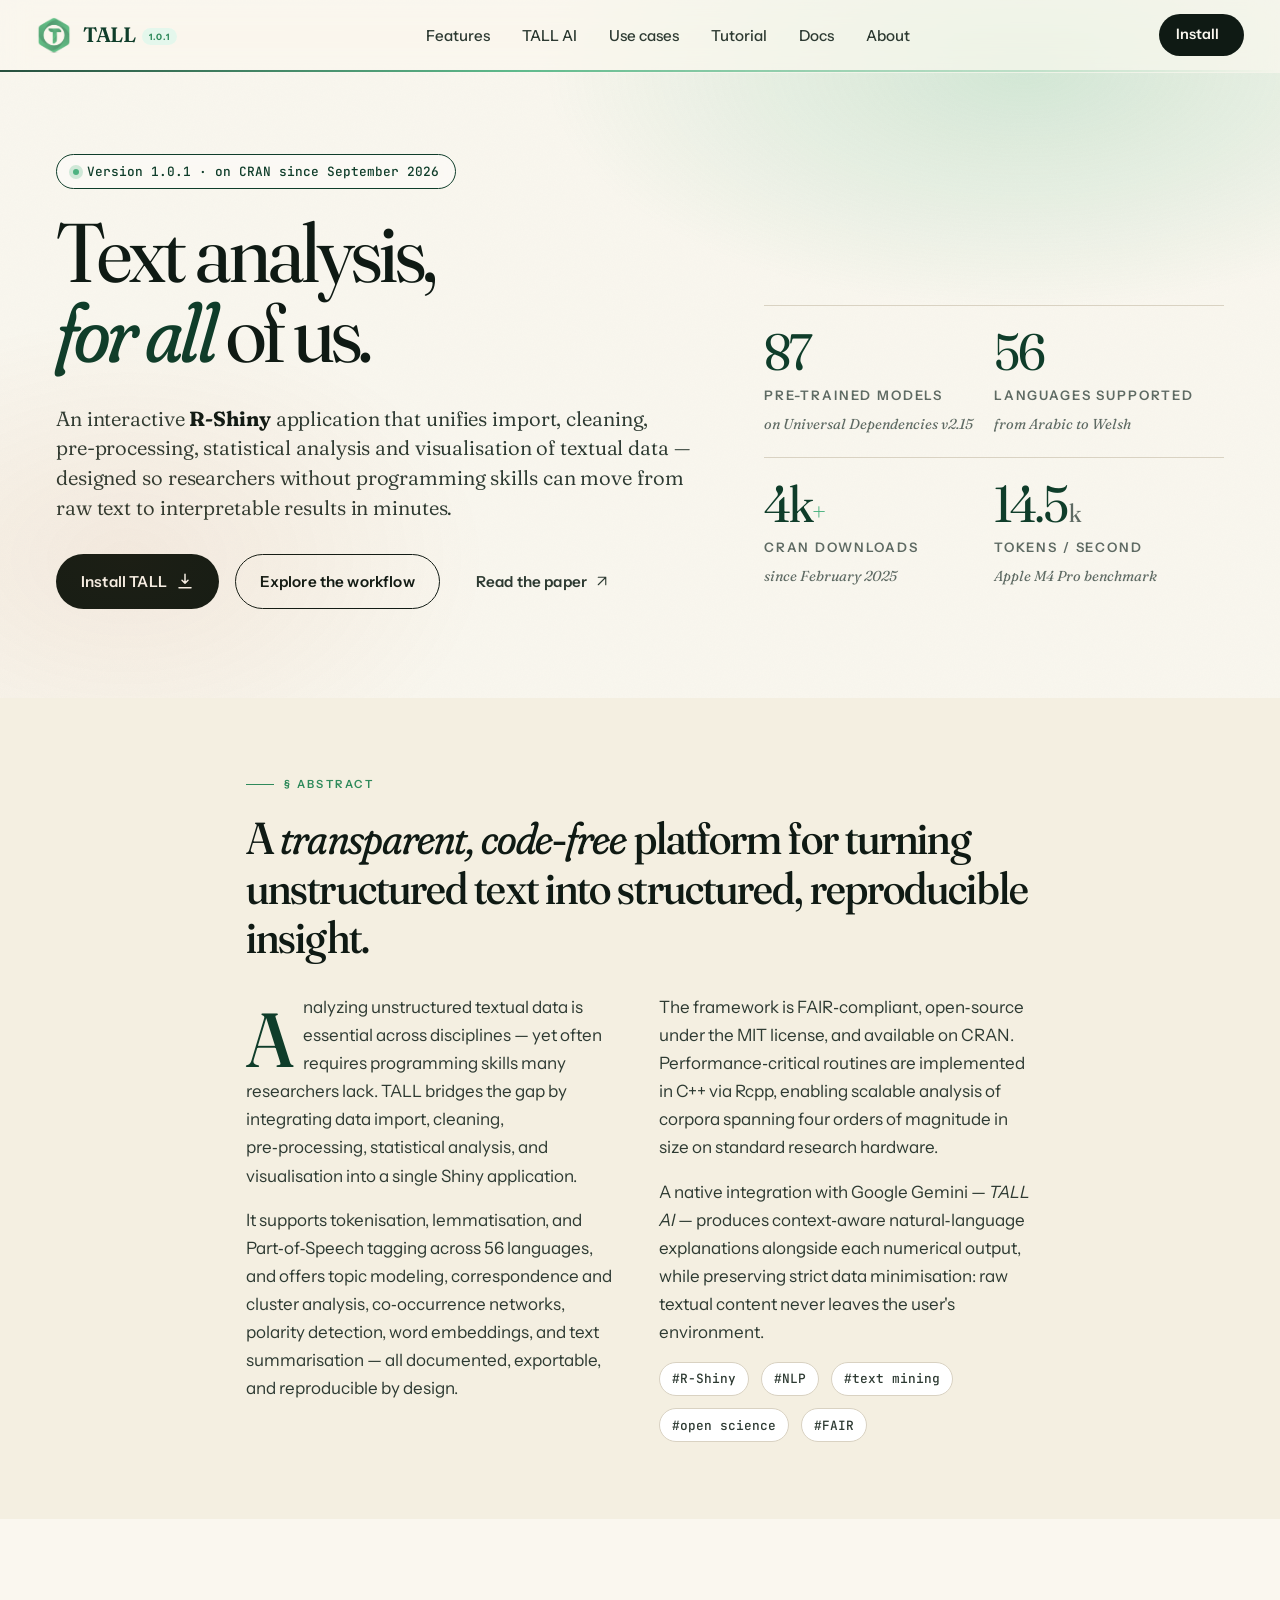
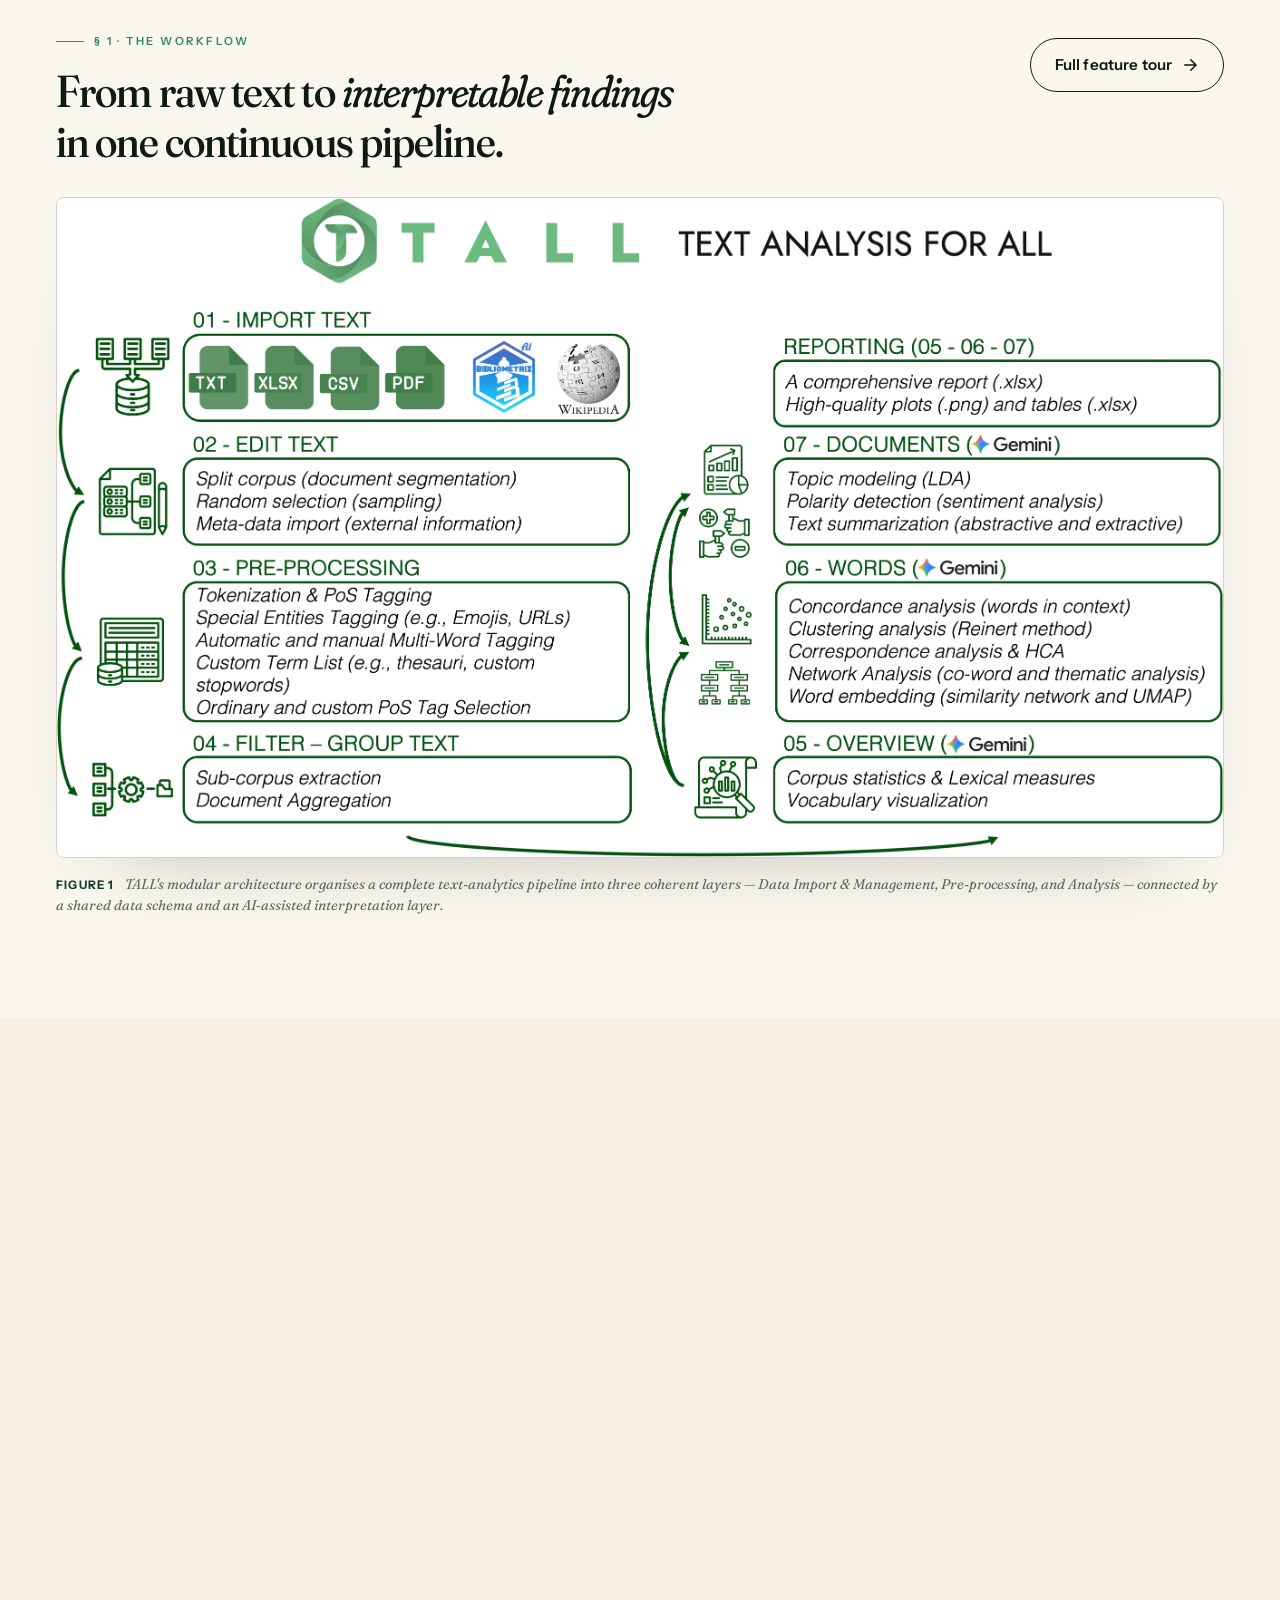
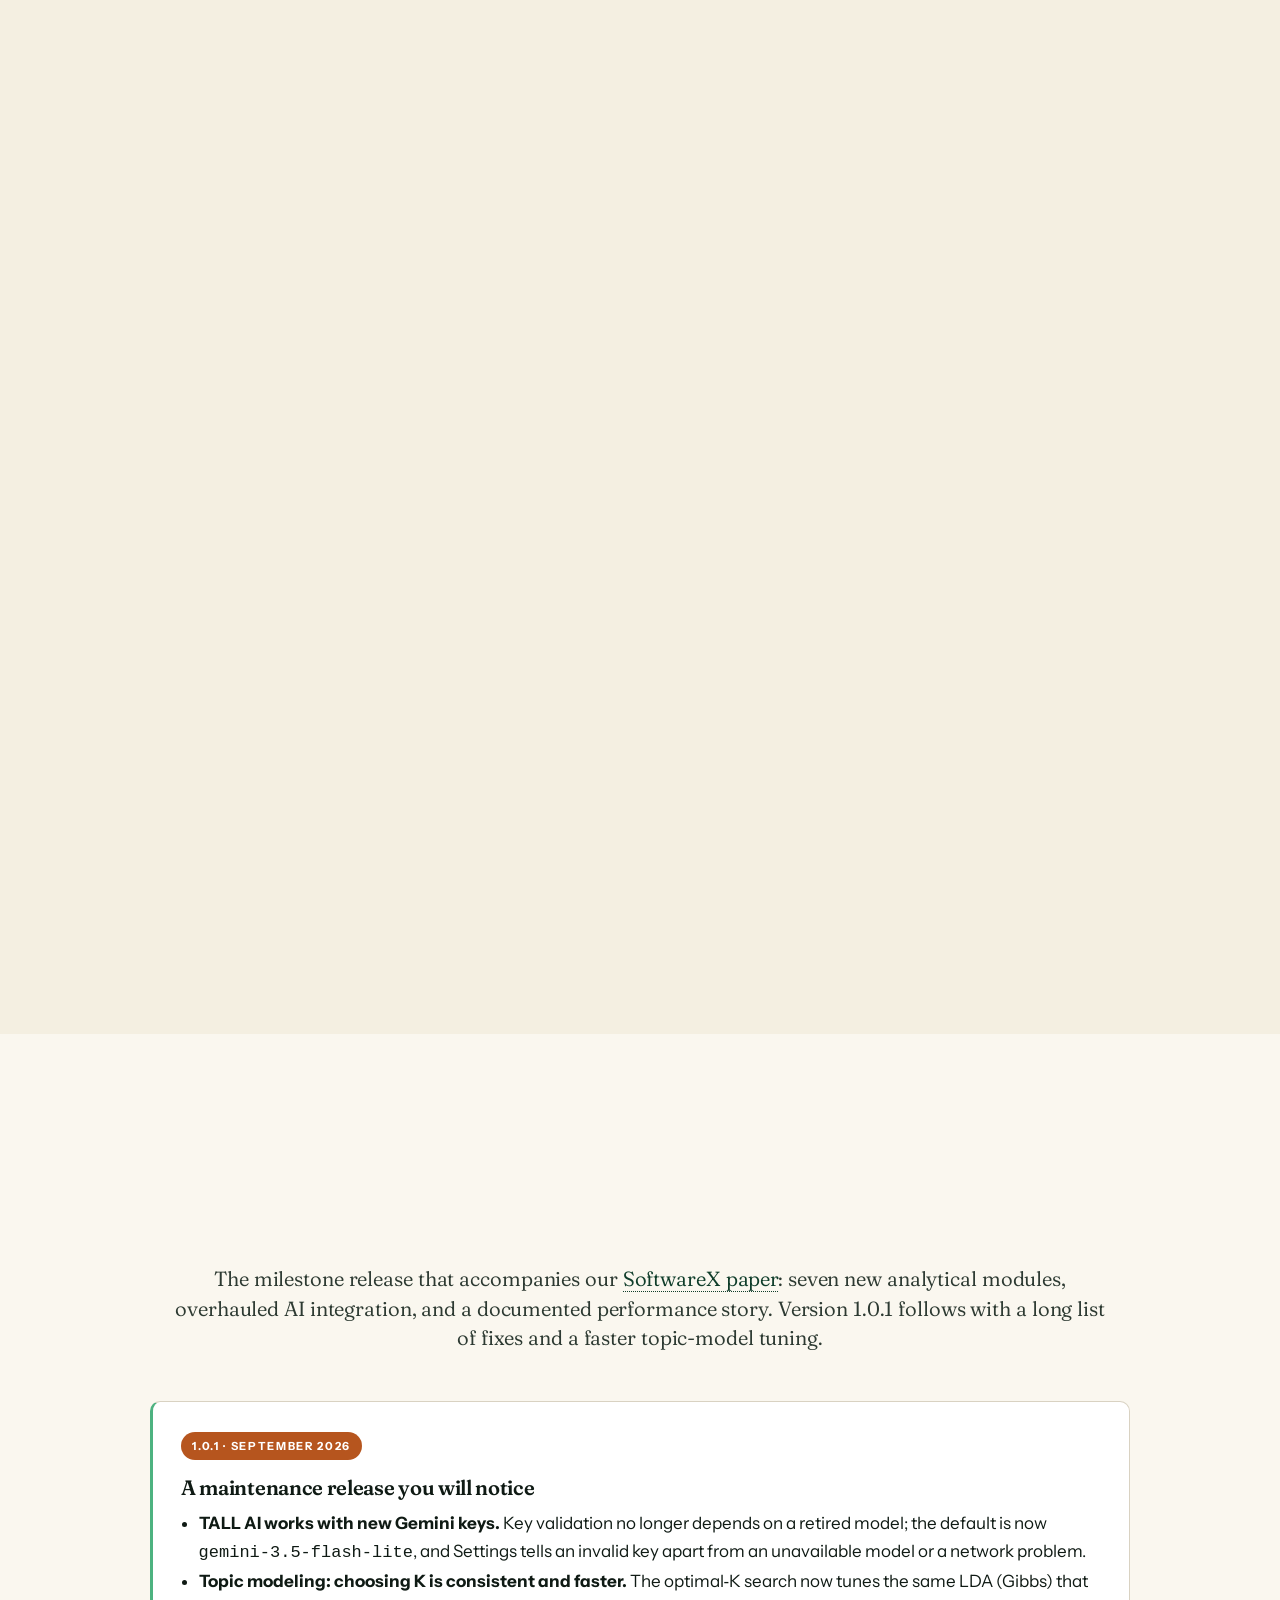
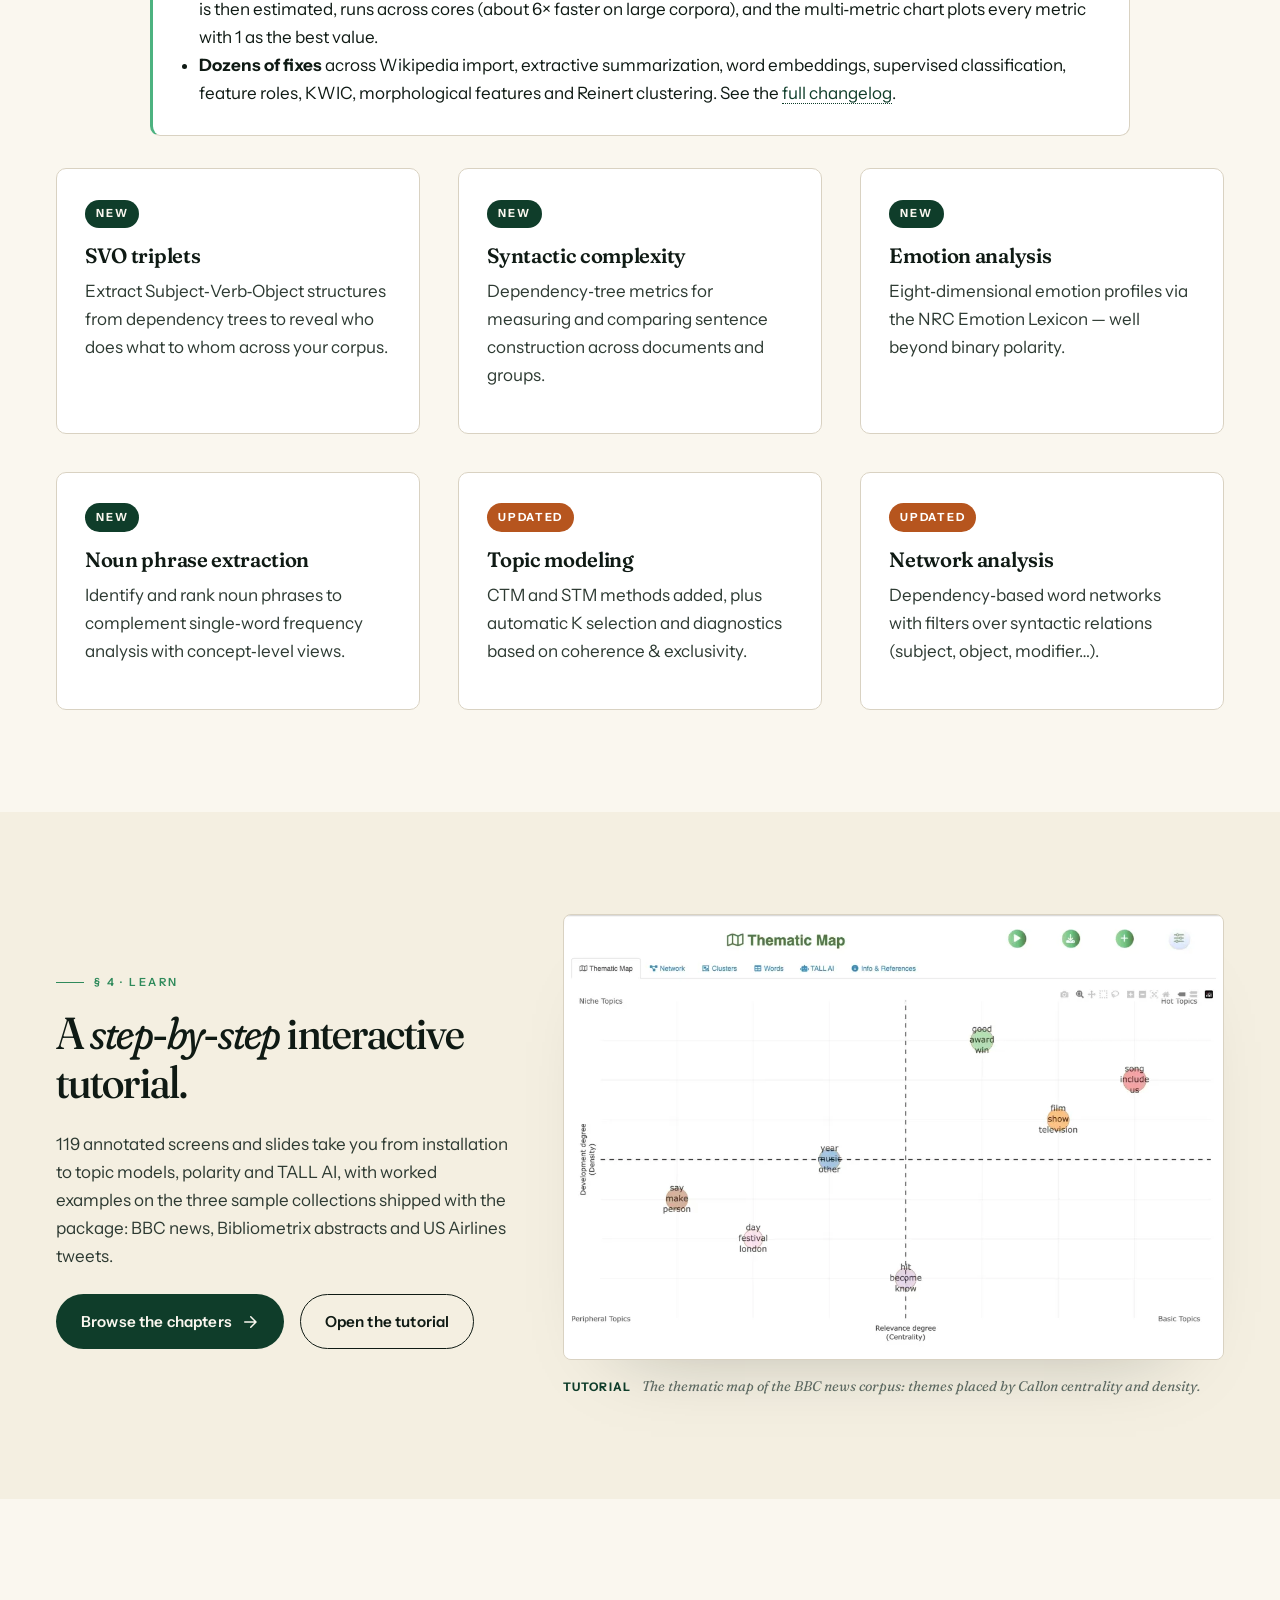
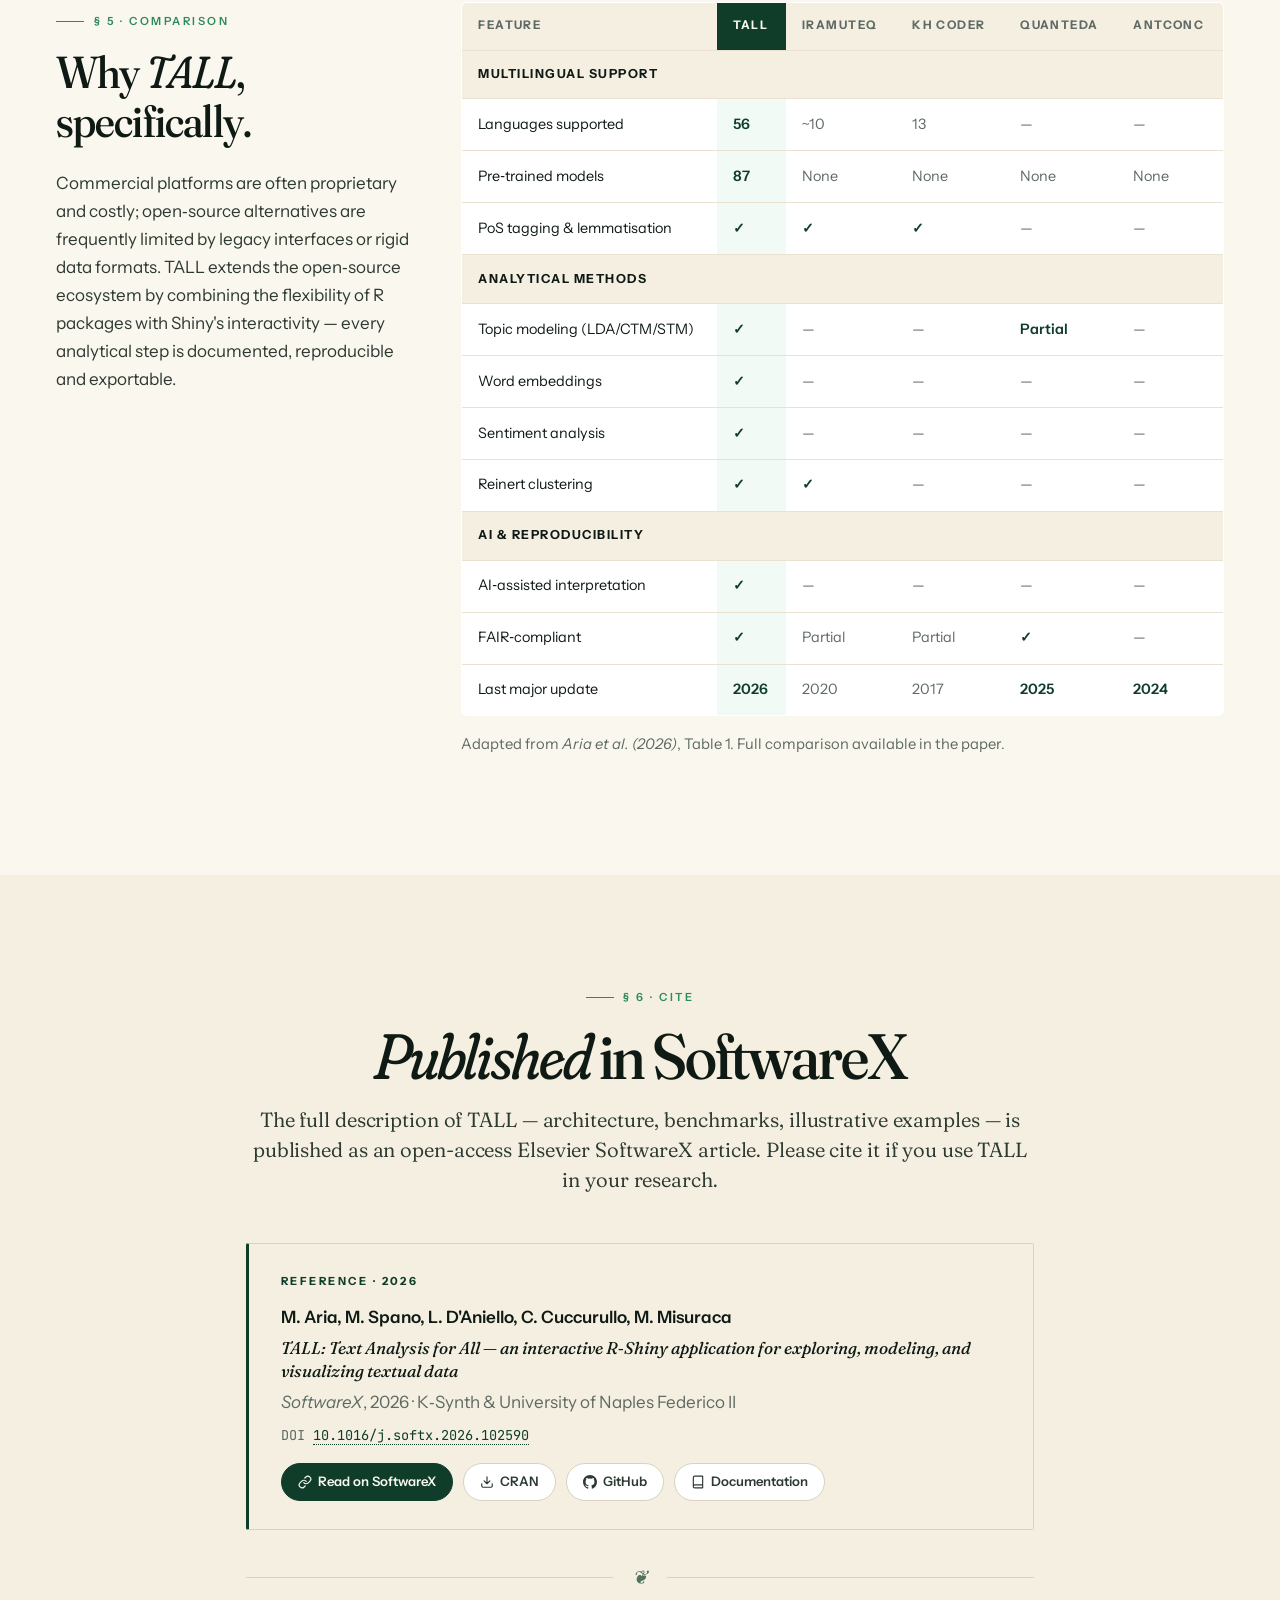
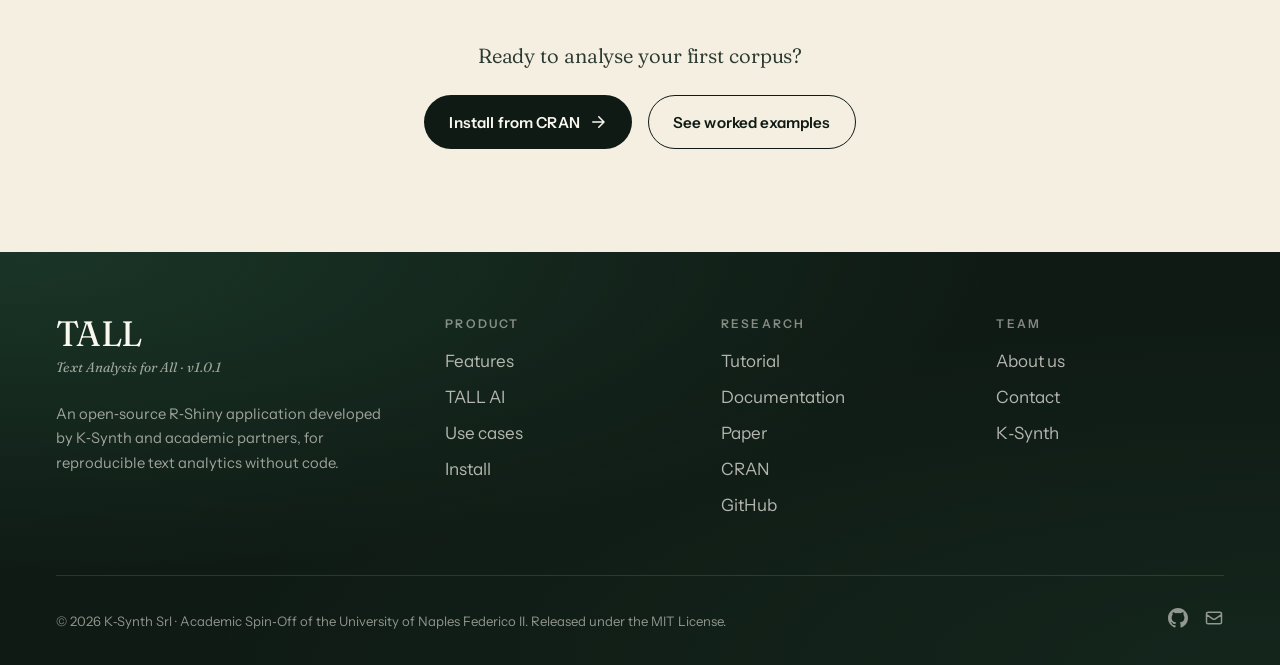
==== index.html @ 58fdc666 "TALL website on GitHub Pages Ported from massimoaria/tall-app (docs/), updated to tall 1.0.1, with t" ====
<!DOCTYPE html>
<html lang="en">
<head>
  <meta charset="UTF-8">
  <meta name="viewport" content="width=device-width, initial-scale=1.0">
  <title>TALL — Text Analysis for All · Interactive R‑Shiny application</title>
  <meta name="description" content="TALL 1.0.1 — an interactive R‑Shiny application for exploring, modeling, and visualizing textual data. 87 pre‑trained models, 56 languages, AI‑assisted interpretation, published in SoftwareX.">
  <link rel="icon" type="image/png" href="./images/tall-logo.png">
  <link rel="preconnect" href="https://fonts.googleapis.com">
  <link rel="preconnect" href="https://fonts.gstatic.com" crossorigin>
  <link href="https://fonts.googleapis.com/css2?family=Fraunces:ital,opsz,wght,SOFT@0,9..144,300..700,0..100;1,9..144,300..700,0..100&family=Instrument+Sans:ital,wght@0,400..700;1,400..700&family=JetBrains+Mono:wght@400;500;600&display=swap" rel="stylesheet">
  <link rel="stylesheet" href="css/style.css">
</head>
<body>

<!-- ============ NAVBAR ============ -->
<nav class="site-nav" aria-label="Primary">
  <div class="nav-inner">
    <a href="index.html" class="nav-brand">
      <img src="./images/tall-logo.png" alt="TALL logo">
      <span class="wordmark">TALL<sup>1.0.1</sup></span>
    </a>
    <div class="nav-links">
      <a href="features.html">Features</a>
      <a href="tall-ai.html">TALL AI</a>
      <a href="usecases.html">Use cases</a>
      <a href="tutorial.html">Tutorial</a>
      <a href="documentation.html">Docs</a>
      <a href="about.html">About</a>
    </div>
    <a href="download.html" class="nav-cta">
      Install
      <svg viewBox="0 0 24 24" fill="none" stroke="currentColor" stroke-width="2" stroke-linecap="round" stroke-linejoin="round"><path d="M5 12h14M13 5l7 7-7 7"/></svg>
    </a>
    <button class="nav-burger" aria-label="Open menu" aria-expanded="false">
      <svg width="20" height="20" viewBox="0 0 24 24" fill="none" stroke="currentColor" stroke-width="2" stroke-linecap="round"><path d="M4 7h16M4 12h16M4 17h16"/></svg>
    </button>
  </div>
  <div class="mobile-menu" style="display:none">
    <a href="features.html">Features</a>
    <a href="tall-ai.html">TALL AI</a>
    <a href="usecases.html">Use cases</a>
    <a href="tutorial.html">Tutorial</a>
    <a href="documentation.html">Documentation</a>
    <a href="download.html">Install</a>
    <a href="about.html">About</a>
  </div>
  <div class="nav-rule"></div>
</nav>

<!-- ============ HERO ============ -->
<section class="hero">
  <div class="container">
    <div class="hero-grid">
      <div>
        <div class="fade-in">
          <span class="version-tag"><span class="dot"></span>Version 1.0.1 · on CRAN since September 2026</span>
        </div>
        <h1 class="display-xl fade-in mt-6">
          Text analysis,<br>
          <span class="italic-display" style="color:var(--tall-deep)">for all</span> of us.
        </h1>
        <p class="lede fade-in fade-in-delay-1 mt-8" style="max-width: 40em;">
          An interactive <strong style="color:var(--ink)">R‑Shiny</strong> application that unifies import, cleaning, pre‑processing, statistical analysis and visualisation of textual data &mdash; designed so researchers without programming skills can move from raw text to interpretable results in minutes.
        </p>
        <div class="flex gap-4 mt-8 fade-in fade-in-delay-2" style="flex-wrap: wrap;">
          <a href="download.html" class="btn btn-primary">
            Install TALL
            <svg viewBox="0 0 24 24" fill="none" stroke="currentColor" stroke-width="2" stroke-linecap="round" stroke-linejoin="round"><path d="M12 3v12m0 0l-4-4m4 4l4-4M4 21h16"/></svg>
          </a>
          <a href="features.html" class="btn btn-ghost">
            Explore the workflow
          </a>
          <a href="#paper" class="btn" style="padding: .85rem 1.2rem; color: var(--ink-soft); gap: .4rem;">
            Read the paper
            <svg viewBox="0 0 24 24" fill="none" stroke="currentColor" stroke-width="1.5" stroke-linecap="round" stroke-linejoin="round"><path d="M7 17L17 7M7 7h10v10"/></svg>
          </a>
        </div>
      </div>

      <aside class="hero-stats fade-in fade-in-delay-3" aria-label="At-a-glance">
        <div class="stat">
          <div class="stat-num">87</div>
          <div class="stat-label">Pre-trained models</div>
          <div class="stat-sub">on Universal Dependencies v2.15</div>
        </div>
        <div class="stat">
          <div class="stat-num">56</div>
          <div class="stat-label">Languages supported</div>
          <div class="stat-sub">from Arabic to Welsh</div>
        </div>
        <div class="stat">
          <div class="stat-num">4k<span style="color:var(--tall);font-size:.6em;letter-spacing:0">+</span></div>
          <div class="stat-label">CRAN downloads</div>
          <div class="stat-sub">since February 2025</div>
        </div>
        <div class="stat">
          <div class="stat-num">14.5<span style="font-size:.5em;color:var(--ink-muted);margin-left:.1em">k</span></div>
          <div class="stat-label">Tokens / second</div>
          <div class="stat-sub">Apple M4 Pro benchmark</div>
        </div>
      </aside>
    </div>
  </div>
</section>

<!-- ============ ABSTRACT / INTRO ============ -->
<section style="background: var(--paper-warm); padding-top: clamp(3.5rem, 6vw, 5rem); padding-bottom: clamp(3.5rem, 6vw, 5rem);">
  <div class="container-narrow">
    <div class="grid" style="grid-template-columns: 1fr; gap: 1.25rem;">
      <span class="kicker fade-in">§&nbsp;Abstract</span>
      <h2 class="display-md fade-in">
        A <em class="italic-display" style="font-weight:400">transparent, code‑free</em> platform for turning unstructured text into structured, reproducible insight.
      </h2>
    </div>
    <div class="grid grid-2 mt-8" style="gap: clamp(1.5rem, 3vw, 3rem);">
      <div class="fade-in">
        <p class="drop-cap">
          Analyzing unstructured textual data is essential across disciplines &mdash; yet often requires programming skills many researchers lack. TALL bridges the gap by integrating data import, cleaning, pre‑processing, statistical analysis, and visualisation into a single Shiny application.
        </p>
        <p>
          It supports tokenisation, lemmatisation, and Part‑of‑Speech tagging across 56 languages, and offers topic modeling, correspondence and cluster analysis, co‑occurrence networks, polarity detection, word embeddings, and text summarisation &mdash; all documented, exportable, and reproducible by design.
        </p>
      </div>
      <div class="fade-in fade-in-delay-1">
        <p>
          The framework is FAIR‑compliant, open‑source under the MIT license, and available on CRAN. Performance‑critical routines are implemented in C++ via Rcpp, enabling scalable analysis of corpora spanning four orders of magnitude in size on standard research hardware.
        </p>
        <p>
          A native integration with Google Gemini &mdash; <em>TALL AI</em> &mdash; produces context‑aware natural‑language explanations alongside each numerical output, while preserving strict data minimisation: raw textual content never leaves the user's environment.
        </p>
        <div class="flex gap-3 mt-4" style="flex-wrap: wrap;">
          <span class="pill">#R‑Shiny</span>
          <span class="pill">#NLP</span>
          <span class="pill">#text&nbsp;mining</span>
          <span class="pill">#open&nbsp;science</span>
          <span class="pill">#FAIR</span>
        </div>
      </div>
    </div>
  </div>
</section>

<!-- ============ WORKFLOW FIGURE ============ -->
<section>
  <div class="container">
    <div class="flex justify-between items-start mb-8" style="flex-wrap: wrap; gap: 1.5rem;">
      <div class="fade-in" style="max-width: 38em;">
        <span class="kicker">§ 1 · The workflow</span>
        <h2 class="display-md mt-4">
          From raw text to <em class="italic-display" style="font-weight:400">interpretable findings</em> in one continuous pipeline.
        </h2>
      </div>
      <a href="features.html" class="btn btn-ghost fade-in fade-in-delay-1" style="margin-top: 1rem;">
        Full feature tour
        <svg viewBox="0 0 24 24" fill="none" stroke="currentColor" stroke-width="2" stroke-linecap="round" stroke-linejoin="round"><path d="M5 12h14M13 5l7 7-7 7"/></svg>
      </a>
    </div>

    <figure class="figure fade-in fade-in-delay-2">
      <img src="./paper/workflow.webp" alt="TALL end-to-end workflow from data import through pre-processing to analysis and visualization">
      <figcaption class="figcaption">
        <strong>Figure 1</strong> TALL's modular architecture organises a complete text‑analytics pipeline into three coherent layers — <em>Data Import &amp; Management</em>, <em>Pre‑processing</em>, and <em>Analysis</em> — connected by a shared data schema and an AI‑assisted interpretation layer.
      </figcaption>
    </figure>
  </div>
</section>

<!-- ============ CORE MODULES ============ -->
<section style="background: var(--paper-warm);">
  <div class="container">
    <div class="grid grid-12" style="gap: 3rem;">
      <div style="grid-column: span 5;" class="fade-in">
        <span class="kicker">§ 2 · Modules</span>
        <h2 class="display-md mt-4">
          A complete analytical suite &mdash;<br>
          <em class="italic-display" style="font-weight:400">everything you need</em>, in one place.
        </h2>
        <p class="mt-6">
          Fourteen integrated modules covering exploratory, inferential and interpretive methods. Each can be run independently or chained into a continuous analytical narrative; intermediate results are exportable at every step.
        </p>
        <a href="features.html" class="btn btn-leaf mt-6">
          See all modules
          <svg viewBox="0 0 24 24" fill="none" stroke="currentColor" stroke-width="2" stroke-linecap="round" stroke-linejoin="round"><path d="M5 12h14M13 5l7 7-7 7"/></svg>
        </a>
      </div>

      <div style="grid-column: span 7;" class="fade-in fade-in-delay-1">
        <div class="module">
          <div class="module-num">01</div>
          <div>
            <h3 class="module-title">Tokenisation, PoS tagging &amp; lemmatisation</h3>
            <p class="module-desc">Universal‑Dependencies‑based pipelines for 56 languages, implemented via <em>udpipe</em>, with models cached locally for offline use.</p>
            <div class="module-tags">
              <span class="pill">udpipe</span>
              <span class="pill">UD v2.15</span>
              <span class="pill">87 models</span>
            </div>
          </div>
        </div>
        <div class="module">
          <div class="module-num">02</div>
          <div>
            <h3 class="module-title">Multi‑word expression detection</h3>
            <p class="module-desc">Six algorithms — dependency‑parsed noun phrases, RAKE, PMI, mutual dependency, LFMD and absorption index — plus user lists, for identifying salient n‑grams and candidate keyphrases. C++‑accelerated.</p>
            <div class="module-tags">
              <span class="pill">RAKE</span>
              <span class="pill">PMI</span>
              <span class="pill">LFMD</span>
            </div>
          </div>
        </div>
        <div class="module">
          <div class="module-num">03</div>
          <div>
            <h3 class="module-title">Topic modeling <span class="badge badge-updated" style="font-size:.6rem;padding:.15rem .5rem;vertical-align:middle">v1.0</span></h3>
            <p class="module-desc">LDA with CTM and STM methods, automatic K selection, coherence &amp; exclusivity diagnostics. Parallelised through <em>future</em>.</p>
            <div class="module-tags">
              <span class="pill">LDA</span><span class="pill">CTM</span><span class="pill">STM</span>
            </div>
          </div>
        </div>
        <div class="module">
          <div class="module-num">04</div>
          <div>
            <h3 class="module-title">Network analysis &amp; community detection</h3>
            <p class="module-desc">Co‑occurrence networks with Louvain community detection, dependency‑based word graphs, and syntactic relation filters via <em>igraph</em> and <em>visNetwork</em>.</p>
            <div class="module-tags">
              <span class="pill">Louvain</span><span class="pill">dependency</span><span class="pill">igraph</span>
            </div>
          </div>
        </div>
        <div class="module">
          <div class="module-num">05</div>
          <div>
            <h3 class="module-title">Word embeddings</h3>
            <p class="module-desc">Train Word2Vec representations directly on your corpus; visualise semantic neighbourhoods via UMAP.</p>
            <div class="module-tags">
              <span class="pill">Word2Vec</span><span class="pill">UMAP</span>
            </div>
          </div>
        </div>
        <div class="module">
          <div class="module-num">06</div>
          <div>
            <h3 class="module-title">Polarity &amp; emotion detection <span class="badge badge-new" style="font-size:.6rem;padding:.15rem .5rem;vertical-align:middle">NRC</span></h3>
            <p class="module-desc">Sentiment dashboards using Hu‑Liu, Loughran‑McDonald, and NRC Emotion Lexicon (8 emotions: anger, anticipation, disgust, fear, joy, sadness, surprise, trust).</p>
            <div class="module-tags">
              <span class="pill">Hu‑Liu</span><span class="pill">Loughran‑McDonald</span><span class="pill">NRC EmoLex</span>
            </div>
          </div>
        </div>
        <div class="module">
          <div class="module-num">07</div>
          <div>
            <h3 class="module-title">Summarisation, SVO triplets &amp; more</h3>
            <p class="module-desc">Extractive (TextRank) and abstractive summarisation, Subject‑Verb‑Object triplet extraction from dependency trees, syntactic complexity, noun phrase extraction, Reinert clustering, correspondence analysis, keyness.</p>
            <div class="module-tags">
              <span class="pill">TextRank</span><span class="pill">SVO</span><span class="pill">Reinert</span><span class="pill">CA</span><span class="pill">keyness</span>
            </div>
          </div>
        </div>
      </div>
    </div>
  </div>
</section>

<!-- ============ WHAT'S NEW ============ -->
<section>
  <div class="container">
    <div class="text-center mb-12">
      <span class="kicker fade-in">§ 3 · Release notes</span>
      <h2 class="display-lg mt-4 fade-in">
        What's new in the <em class="italic-display" style="font-weight:400">1.0 series</em>
      </h2>
      <p class="lede mt-4 fade-in fade-in-delay-1" style="max-width: 46em; margin-left: auto; margin-right: auto;">
        The milestone release that accompanies our <a href="#paper" style="color: var(--tall-deep); border-bottom: 1px dotted currentColor;">SoftwareX paper</a>: seven new analytical modules, overhauled AI integration, and a documented performance story. Version&nbsp;1.0.1 follows with a long list of fixes and a faster topic‑model tuning.
      </p>
    </div>

    <div class="card fade-in" style="max-width: 980px; margin: 0 auto 2rem; border-left: 3px solid var(--tall);">
      <span class="badge badge-updated">1.0.1 · September 2026</span>
      <h3 class="mt-4" style="font-size: 1.3rem;">A maintenance release you will notice</h3>
      <ul class="mt-2" style="padding-left: 1.1rem; margin-bottom: 0;">
        <li><strong>TALL AI works with new Gemini keys.</strong> Key validation no longer depends on a retired model; the default is now <code>gemini-3.5-flash-lite</code>, and Settings tells an invalid key apart from an unavailable model or a network problem.</li>
        <li><strong>Topic modeling: choosing K is consistent and faster.</strong> The optimal‑K search now tunes the same LDA (Gibbs) that is then estimated, runs across cores (about 6× faster on large corpora), and the multi‑metric chart plots every metric with 1 as the best value.</li>
        <li><strong>Dozens of fixes</strong> across Wikipedia import, extractive summarization, word embeddings, supervised classification, feature roles, KWIC, morphological features and Reinert clustering. See the <a href="https://github.com/massimoaria/tall/blob/master/NEWS.md" target="_blank" rel="noopener" style="color: var(--tall-deep); border-bottom: 1px dotted currentColor;">full changelog</a>.</li>
      </ul>
    </div>

    <div class="grid grid-3 mt-8">
      <div class="card fade-in">
        <span class="badge badge-new">New</span>
        <h3 class="mt-4" style="font-size: 1.3rem;">SVO triplets</h3>
        <p class="mt-2">Extract Subject‑Verb‑Object structures from dependency trees to reveal who does what to whom across your corpus.</p>
      </div>
      <div class="card fade-in fade-in-delay-1">
        <span class="badge badge-new">New</span>
        <h3 class="mt-4" style="font-size: 1.3rem;">Syntactic complexity</h3>
        <p class="mt-2">Dependency‑tree metrics for measuring and comparing sentence construction across documents and groups.</p>
      </div>
      <div class="card fade-in fade-in-delay-2">
        <span class="badge badge-new">New</span>
        <h3 class="mt-4" style="font-size: 1.3rem;">Emotion analysis</h3>
        <p class="mt-2">Eight‑dimensional emotion profiles via the NRC Emotion Lexicon — well beyond binary polarity.</p>
      </div>
      <div class="card fade-in">
        <span class="badge badge-new">New</span>
        <h3 class="mt-4" style="font-size: 1.3rem;">Noun phrase extraction</h3>
        <p class="mt-2">Identify and rank noun phrases to complement single‑word frequency analysis with concept‑level views.</p>
      </div>
      <div class="card fade-in fade-in-delay-1">
        <span class="badge badge-updated">Updated</span>
        <h3 class="mt-4" style="font-size: 1.3rem;">Topic modeling</h3>
        <p class="mt-2">CTM and STM methods added, plus automatic K selection and diagnostics based on coherence &amp; exclusivity.</p>
      </div>
      <div class="card fade-in fade-in-delay-2">
        <span class="badge badge-updated">Updated</span>
        <h3 class="mt-4" style="font-size: 1.3rem;">Network analysis</h3>
        <p class="mt-2">Dependency‑based word networks with filters over syntactic relations (subject, object, modifier…).</p>
      </div>
    </div>
  </div>
</section>

<!-- ============ TUTORIAL TEASER ============ -->
<section style="background: var(--paper-warm);">
  <div class="container">
    <div class="grid grid-12" style="gap: 3rem; align-items: center;">
      <div style="grid-column: span 5;" class="fade-in">
        <span class="kicker">§ 4 · Learn</span>
        <h2 class="display-md mt-4">
          A <em class="italic-display" style="font-weight:400">step‑by‑step</em> interactive tutorial.
        </h2>
        <p class="mt-6">
          119 annotated screens and slides take you from installation to topic models, polarity and TALL AI, with worked examples on the three sample collections shipped with the package: BBC news, Bibliometrix abstracts and US Airlines tweets.
        </p>
        <div class="flex gap-4 mt-6" style="flex-wrap: wrap;">
          <a href="tutorial.html" class="btn btn-leaf">
            Browse the chapters
            <svg viewBox="0 0 24 24" fill="none" stroke="currentColor" stroke-width="2" stroke-linecap="round" stroke-linejoin="round"><path d="M5 12h14M13 5l7 7-7 7"/></svg>
          </a>
          <a href="tutorial/" class="btn btn-ghost">Open the tutorial</a>
        </div>
      </div>
      <div style="grid-column: span 7;" class="fade-in fade-in-delay-1">
        <figure class="figure">
          <img src="./images/tutorial/slide-069.webp" alt="Thematic map of the BBC news corpus, from the TALL tutorial" loading="lazy">
          <figcaption class="figcaption"><strong>Tutorial</strong> The thematic map of the BBC news corpus: themes placed by Callon centrality and density.</figcaption>
        </figure>
      </div>
    </div>
  </div>
</section>

<!-- ============ COMPARISON TABLE ============ -->
<section>
  <div class="container">
    <div class="grid grid-12" style="gap: 3rem; align-items: start;">
      <div style="grid-column: span 4;" class="fade-in">
        <span class="kicker">§ 5 · Comparison</span>
        <h2 class="display-md mt-4">
          Why <em class="italic-display" style="font-weight:400">TALL</em>, specifically.
        </h2>
        <p class="mt-6">
          Commercial platforms are often proprietary and costly; open‑source alternatives are frequently limited by legacy interfaces or rigid data formats. TALL extends the open‑source ecosystem by combining the flexibility of R packages with Shiny's interactivity — every analytical step is documented, reproducible and exportable.
        </p>
      </div>

      <div style="grid-column: span 8; overflow-x: auto;" class="fade-in fade-in-delay-1">
        <table class="cmp-table">
          <thead>
            <tr>
              <th style="min-width: 220px;">Feature</th>
              <th class="col-tall text-center">TALL</th>
              <th class="text-center">IRaMuTeQ</th>
              <th class="text-center">KH Coder</th>
              <th class="text-center">quanteda</th>
              <th class="text-center">AntConc</th>
            </tr>
          </thead>
          <tbody>
            <tr class="section-row"><td colspan="6">Multilingual support</td></tr>
            <tr>
              <td>Languages supported</td>
              <td class="cell-tall text-center">56</td>
              <td class="text-center cell-no">~10</td>
              <td class="text-center cell-no">13</td>
              <td class="text-center cell-no">—</td>
              <td class="text-center cell-no">—</td>
            </tr>
            <tr>
              <td>Pre‑trained models</td>
              <td class="cell-tall text-center">87</td>
              <td class="text-center cell-no">None</td>
              <td class="text-center cell-no">None</td>
              <td class="text-center cell-no">None</td>
              <td class="text-center cell-no">None</td>
            </tr>
            <tr>
              <td>PoS tagging &amp; lemmatisation</td>
              <td class="cell-tall text-center">✓</td>
              <td class="text-center cell-yes">✓</td>
              <td class="text-center cell-yes">✓</td>
              <td class="text-center cell-no">—</td>
              <td class="text-center cell-no">—</td>
            </tr>
            <tr class="section-row"><td colspan="6">Analytical methods</td></tr>
            <tr>
              <td>Topic modeling (LDA/CTM/STM)</td>
              <td class="cell-tall text-center">✓</td>
              <td class="text-center cell-no">—</td>
              <td class="text-center cell-no">—</td>
              <td class="text-center cell-yes">Partial</td>
              <td class="text-center cell-no">—</td>
            </tr>
            <tr>
              <td>Word embeddings</td>
              <td class="cell-tall text-center">✓</td>
              <td class="text-center cell-no">—</td>
              <td class="text-center cell-no">—</td>
              <td class="text-center cell-no">—</td>
              <td class="text-center cell-no">—</td>
            </tr>
            <tr>
              <td>Sentiment analysis</td>
              <td class="cell-tall text-center">✓</td>
              <td class="text-center cell-no">—</td>
              <td class="text-center cell-no">—</td>
              <td class="text-center cell-no">—</td>
              <td class="text-center cell-no">—</td>
            </tr>
            <tr>
              <td>Reinert clustering</td>
              <td class="cell-tall text-center">✓</td>
              <td class="text-center cell-yes">✓</td>
              <td class="text-center cell-no">—</td>
              <td class="text-center cell-no">—</td>
              <td class="text-center cell-no">—</td>
            </tr>
            <tr class="section-row"><td colspan="6">AI &amp; reproducibility</td></tr>
            <tr>
              <td>AI‑assisted interpretation</td>
              <td class="cell-tall text-center">✓</td>
              <td class="text-center cell-no">—</td>
              <td class="text-center cell-no">—</td>
              <td class="text-center cell-no">—</td>
              <td class="text-center cell-no">—</td>
            </tr>
            <tr>
              <td>FAIR‑compliant</td>
              <td class="cell-tall text-center">✓</td>
              <td class="text-center cell-no">Partial</td>
              <td class="text-center cell-no">Partial</td>
              <td class="text-center cell-yes">✓</td>
              <td class="text-center cell-no">—</td>
            </tr>
            <tr>
              <td>Last major update</td>
              <td class="cell-tall text-center">2026</td>
              <td class="text-center cell-no">2020</td>
              <td class="text-center cell-no">2017</td>
              <td class="text-center cell-yes">2025</td>
              <td class="text-center cell-yes">2024</td>
            </tr>
          </tbody>
        </table>
        <p class="small mt-4" style="color:var(--ink-muted);">Adapted from <em>Aria et&nbsp;al. (2026)</em>, Table 1. Full comparison available in the paper.</p>
      </div>
    </div>
  </div>
</section>

<!-- ============ PAPER / CITATION ============ -->
<section id="paper" style="background: var(--paper-warm);">
  <div class="container-narrow">
    <div class="text-center mb-12">
      <span class="kicker fade-in">§ 6 · Cite</span>
      <h2 class="display-lg mt-4 fade-in">
        <em class="italic-display" style="font-weight:400">Published</em> in SoftwareX
      </h2>
      <p class="lede mt-4 fade-in fade-in-delay-1" style="max-width: 42em; margin-left: auto; margin-right: auto;">
        The full description of TALL &mdash; architecture, benchmarks, illustrative examples &mdash; is published as an open‑access Elsevier SoftwareX article. Please cite it if you use TALL in your research.
      </p>
    </div>

    <div class="citation fade-in fade-in-delay-2">
      <div class="cite-label">Reference · 2026</div>
      <div class="cite-authors">M. Aria, M. Spano, L. D'Aniello, C. Cuccurullo, M. Misuraca</div>
      <span class="cite-title">TALL: Text Analysis for All — an interactive R‑Shiny application for exploring, modeling, and visualizing textual data</span>
      <div class="cite-venue"><em>SoftwareX</em>, 2026 · K‑Synth &amp; University of Naples Federico&nbsp;II</div>
      <div class="cite-venue mt-2" style="font-family: var(--font-mono); font-size: .85rem;">
        DOI <a href="https://doi.org/10.1016/j.softx.2026.102590" target="_blank" rel="noopener" style="color: var(--tall-deep); border-bottom: 1px dotted currentColor;">10.1016/j.softx.2026.102590</a>
      </div>
      <div class="cite-actions">
        <a href="https://doi.org/10.1016/j.softx.2026.102590" target="_blank" rel="noopener" class="cite-btn" style="background: var(--tall-deep); color: var(--paper); border-color: var(--tall-deep);">
          <svg viewBox="0 0 24 24" width="14" height="14" fill="none" stroke="currentColor" stroke-width="2" stroke-linecap="round" stroke-linejoin="round"><path d="M10 13a5 5 0 007.54.54l3-3a5 5 0 00-7.07-7.07l-1.72 1.71"/><path d="M14 11a5 5 0 00-7.54-.54l-3 3a5 5 0 007.07 7.07l1.71-1.71"/></svg>
          Read on SoftwareX
        </a>
        <a href="https://cran.r-project.org/package=tall" target="_blank" rel="noopener" class="cite-btn">
          <svg viewBox="0 0 24 24" width="14" height="14" fill="none" stroke="currentColor" stroke-width="2" stroke-linecap="round" stroke-linejoin="round"><path d="M21 15v4a2 2 0 01-2 2H5a2 2 0 01-2-2v-4M7 10l5 5 5-5M12 15V3"/></svg>
          CRAN
        </a>
        <a href="https://github.com/massimoaria/tall" target="_blank" rel="noopener" class="cite-btn">
          <svg viewBox="0 0 24 24" width="14" height="14" fill="currentColor"><path d="M12 0C5.37 0 0 5.37 0 12c0 5.3 3.44 9.8 8.21 11.4.6.1.82-.26.82-.58v-2.17c-3.34.73-4.04-1.42-4.04-1.42-.55-1.39-1.33-1.76-1.33-1.76-1.09-.75.08-.73.08-.73 1.2.08 1.84 1.24 1.84 1.24 1.07 1.83 2.81 1.3 3.5 1 .11-.78.42-1.3.76-1.6-2.66-.3-5.47-1.33-5.47-5.93 0-1.31.47-2.38 1.24-3.22-.13-.3-.54-1.52.12-3.17 0 0 1.01-.32 3.3 1.23a11.5 11.5 0 016 0c2.29-1.55 3.3-1.23 3.3-1.23.66 1.65.25 2.87.12 3.17.77.84 1.24 1.91 1.24 3.22 0 4.61-2.81 5.62-5.48 5.92.43.37.82 1.1.82 2.22v3.29c0 .32.22.7.83.58C20.56 21.8 24 17.3 24 12 24 5.37 18.63 0 12 0z"/></svg>
          GitHub
        </a>
        <a href="documentation.html" class="cite-btn">
          <svg viewBox="0 0 24 24" width="14" height="14" fill="none" stroke="currentColor" stroke-width="2" stroke-linecap="round" stroke-linejoin="round"><path d="M4 19.5A2.5 2.5 0 016.5 17H20M6.5 2H20v20H6.5A2.5 2.5 0 014 19.5v-15A2.5 2.5 0 016.5 2z"/></svg>
          Documentation
        </a>
      </div>
    </div>

    <div class="section-divider fade-in mt-12">
      <span class="glyph">❦</span>
    </div>

    <div class="text-center fade-in mt-4">
      <p class="lede">Ready to analyse your first corpus?</p>
      <div class="flex gap-4 justify-center mt-6" style="flex-wrap: wrap;">
        <a href="download.html" class="btn btn-primary">
          Install from CRAN
          <svg viewBox="0 0 24 24" fill="none" stroke="currentColor" stroke-width="2" stroke-linecap="round" stroke-linejoin="round"><path d="M5 12h14M13 5l7 7-7 7"/></svg>
        </a>
        <a href="usecases.html" class="btn btn-ghost">See worked examples</a>
      </div>
    </div>
  </div>
</section>

<!-- ============ FOOTER ============ -->
<footer class="site-footer">
  <div class="container">
    <div class="footer-grid">
      <div class="footer-brand">
        <div class="footer-title">TALL</div>
        <span class="footer-sub">Text Analysis for All · v1.0.1</span>
        <p class="mt-6" style="color: rgba(250,247,239,.6); max-width: 28em; font-size: .92rem;">
          An open‑source R‑Shiny application developed by K‑Synth and academic partners, for reproducible text analytics without code.
        </p>
      </div>
      <div>
        <h4>Product</h4>
        <ul>
          <li><a href="features.html">Features</a></li>
          <li><a href="tall-ai.html">TALL AI</a></li>
          <li><a href="usecases.html">Use cases</a></li>
          <li><a href="download.html">Install</a></li>
        </ul>
      </div>
      <div>
        <h4>Research</h4>
        <ul>
          <li><a href="tutorial.html">Tutorial</a></li>
          <li><a href="documentation.html">Documentation</a></li>
          <li><a href="#paper">Paper</a></li>
          <li><a href="https://cran.r-project.org/package=tall" target="_blank" rel="noopener">CRAN</a></li>
          <li><a href="https://github.com/massimoaria/tall" target="_blank" rel="noopener">GitHub</a></li>
        </ul>
      </div>
      <div>
        <h4>Team</h4>
        <ul>
          <li><a href="about.html">About us</a></li>
          <li><a href="mailto:aria@unina.it">Contact</a></li>
          <li><a href="https://www.k-synth.com" target="_blank" rel="noopener">K‑Synth</a></li>
        </ul>
      </div>
    </div>
    <div class="footer-meta">
      <div>© 2026 K‑Synth Srl · Academic Spin‑Off of the University of Naples Federico&nbsp;II. Released under the MIT License.</div>
      <div class="flex gap-4">
        <a href="https://github.com/massimoaria/tall" target="_blank" rel="noopener" aria-label="GitHub">
          <svg width="20" height="20" viewBox="0 0 24 24" fill="currentColor"><path d="M12 0C5.37 0 0 5.37 0 12c0 5.3 3.44 9.8 8.21 11.4.6.1.82-.26.82-.58v-2.17c-3.34.73-4.04-1.42-4.04-1.42-.55-1.39-1.33-1.76-1.33-1.76-1.09-.75.08-.73.08-.73 1.2.08 1.84 1.24 1.84 1.24 1.07 1.83 2.81 1.3 3.5 1 .11-.78.42-1.3.76-1.6-2.66-.3-5.47-1.33-5.47-5.93 0-1.31.47-2.38 1.24-3.22-.13-.3-.54-1.52.12-3.17 0 0 1.01-.32 3.3 1.23a11.5 11.5 0 016 0c2.29-1.55 3.3-1.23 3.3-1.23.66 1.65.25 2.87.12 3.17.77.84 1.24 1.91 1.24 3.22 0 4.61-2.81 5.62-5.48 5.92.43.37.82 1.1.82 2.22v3.29c0 .32.22.7.83.58C20.56 21.8 24 17.3 24 12 24 5.37 18.63 0 12 0z"/></svg>
        </a>
        <a href="mailto:aria@unina.it" aria-label="Email">
          <svg width="20" height="20" viewBox="0 0 24 24" fill="none" stroke="currentColor" stroke-width="1.8" stroke-linecap="round" stroke-linejoin="round"><path d="M3 8l7.89 5.26a2 2 0 002.22 0L21 8M5 19h14a2 2 0 002-2V7a2 2 0 00-2-2H5a2 2 0 00-2 2v10a2 2 0 002 2z"/></svg>
        </a>
      </div>
    </div>
  </div>
</footer>

<script src="js/main.js"></script>
</body>
</html>
---- css/style.css ----
/* ===========================================================
   TALL — scholarly editorial design system
   Palette, typography, components shared across all pages
   =========================================================== */

:root {
  /* Greens — preserve TALL signature */
  --tall: #4DB280;
  --tall-dark: #2f8a5b;
  --tall-deep: #0f3d2a;
  --tall-soft: #e4f7ec;
  --tall-tint: #f0faf4;

  /* Editorial neutrals */
  --ink: #0f1a14;
  --ink-soft: #2d3a32;
  --ink-muted: #5e6a63;
  --rule: #d9d2c2;
  --rule-soft: #eae2d0;

  /* Paper backgrounds */
  --paper: #faf7ef;
  --paper-warm: #f4efe1;
  --paper-deep: #eae3d0;
  --surface: #ffffff;

  /* Accents */
  --amber: #b6551e;
  --amber-soft: #f7ebda;
  --plum: #5a2a55;

  /* Type scale */
  --font-display: "Fraunces", "Cormorant Garamond", Georgia, serif;
  --font-body: "Instrument Sans", "Figtree", -apple-system, BlinkMacSystemFont, sans-serif;
  --font-mono: "JetBrains Mono", "IBM Plex Mono", ui-monospace, monospace;

  /* Motion */
  --ease: cubic-bezier(.22,.61,.36,1);
}

/* ===========================================================
   RESET + BASE
   =========================================================== */
*, *::before, *::after { box-sizing: border-box; }

html {
  scroll-behavior: smooth;
  -webkit-font-smoothing: antialiased;
  -moz-osx-font-smoothing: grayscale;
  text-rendering: optimizeLegibility;
}

body {
  margin: 0;
  background: var(--paper);
  color: var(--ink);
  font-family: var(--font-body);
  font-size: 17px;
  line-height: 1.65;
  font-feature-settings: "ss01", "ss02", "cv11";
  overflow-x: hidden;
}

/* Paper grain overlay (subtle, global) */
body::before {
  content: "";
  position: fixed;
  inset: 0;
  pointer-events: none;
  z-index: 1;
  opacity: .35;
  mix-blend-mode: multiply;
  background-image: url("data:image/svg+xml;utf8,<svg xmlns='http://www.w3.org/2000/svg' width='220' height='220'><filter id='n'><feTurbulence type='fractalNoise' baseFrequency='0.85' numOctaves='2' stitchTiles='stitch'/><feColorMatrix values='0 0 0 0 0.05  0 0 0 0 0.1  0 0 0 0 0.08  0 0 0 0.06 0'/></filter><rect width='100%25' height='100%25' filter='url(%23n)'/></svg>");
}

main, section, nav, footer, header { position: relative; z-index: 2; }

img { max-width: 100%; height: auto; display: block; }

a { color: var(--tall-dark); text-decoration: none; transition: color .2s var(--ease); }
a:hover { color: var(--tall-deep); }

/* ===========================================================
   TYPOGRAPHY
   =========================================================== */
.display, h1, h2, h3, h4 {
  font-family: var(--font-display);
  color: var(--ink);
  margin: 0;
  letter-spacing: -0.015em;
}

h1 { font-weight: 400; font-variation-settings: "opsz" 144, "SOFT" 30; line-height: 1.02; }
h2 { font-weight: 500; font-variation-settings: "opsz" 96, "SOFT" 40; line-height: 1.08; }
h3 { font-weight: 600; font-variation-settings: "opsz" 48, "SOFT" 50; line-height: 1.2; }
h4 { font-weight: 600; font-variation-settings: "opsz" 14, "SOFT" 50; line-height: 1.3; }

.display-xl {
  font-size: clamp(3rem, 6.5vw, 6.5rem);
  font-weight: 400;
  font-style: normal;
  line-height: .95;
  letter-spacing: -0.035em;
}

.display-lg { font-size: clamp(2.5rem, 5vw, 4.25rem); line-height: 1.05; letter-spacing: -0.03em; }
.display-md { font-size: clamp(2rem, 3.5vw, 3rem); line-height: 1.1; letter-spacing: -0.02em; }
.display-sm { font-size: clamp(1.5rem, 2.2vw, 2rem); line-height: 1.2; }

.italic-display {
  font-style: italic;
  font-variation-settings: "opsz" 144, "SOFT" 100;
}

/* Editorial kicker — a small-caps label above headings */
.kicker {
  display: inline-flex;
  align-items: center;
  gap: .6rem;
  font-family: var(--font-body);
  font-size: .7rem;
  font-weight: 600;
  letter-spacing: .22em;
  text-transform: uppercase;
  color: var(--tall-dark);
}
.kicker::before {
  content: "";
  width: 28px;
  height: 1px;
  background: var(--tall-dark);
}

.eyebrow {
  display: block;
  font-family: var(--font-body);
  font-size: .72rem;
  font-weight: 600;
  letter-spacing: .24em;
  text-transform: uppercase;
  color: var(--ink-muted);
  margin-bottom: .5rem;
}

.lede {
  font-family: var(--font-display);
  font-size: clamp(1.15rem, 1.6vw, 1.45rem);
  font-weight: 350;
  font-variation-settings: "opsz" 30, "SOFT" 50;
  line-height: 1.45;
  color: var(--ink-soft);
  letter-spacing: -0.005em;
}

p { margin: 0 0 1rem; color: var(--ink-soft); }
p.muted { color: var(--ink-muted); }
.small { font-size: .92rem; color: var(--ink-muted); }

/* Drop cap for editorial paragraphs */
.drop-cap::first-letter {
  font-family: var(--font-display);
  font-size: 4.5em;
  float: left;
  line-height: .85;
  padding: .18em .12em 0 0;
  color: var(--tall-deep);
  font-weight: 500;
  font-variation-settings: "opsz" 144, "SOFT" 30;
}

/* ===========================================================
   LAYOUT UTILITIES
   =========================================================== */
.container { max-width: 1240px; margin: 0 auto; padding: 0 clamp(1.25rem, 3vw, 2.25rem); }
.container-narrow { max-width: 860px; margin: 0 auto; padding: 0 clamp(1.25rem, 3vw, 2.25rem); }
.container-wide { max-width: 1480px; margin: 0 auto; padding: 0 clamp(1.25rem, 3vw, 2.25rem); }

.grid { display: grid; gap: clamp(1.5rem, 3vw, 2.5rem); }
.grid > * { min-width: 0; }
.grid-2 { grid-template-columns: repeat(2, minmax(0, 1fr)); }
.grid-3 { grid-template-columns: repeat(3, minmax(0, 1fr)); }
.grid-4 { grid-template-columns: repeat(4, minmax(0, 1fr)); }
.grid-12 { grid-template-columns: repeat(12, minmax(0, 1fr)); }

@media (max-width: 960px) {
  .grid-2, .grid-3, .grid-4 { grid-template-columns: 1fr; }
  .grid-12 { grid-template-columns: repeat(6, minmax(0, 1fr)); }
}
@media (max-width: 640px) {
  .grid-12 { grid-template-columns: 1fr; }
}
/* Inline "grid-column: span N" would add implicit columns once the grid
   collapses; stack the children instead. */
@media (max-width: 960px) {
  .grid-12 > * { grid-column: 1 / -1 !important; }
}

.flex { display: flex; }
.flex-col { flex-direction: column; }
.items-center { align-items: center; }
.items-start { align-items: flex-start; }
.justify-center { justify-content: center; }
.justify-between { justify-content: space-between; }
.gap-2 { gap: .5rem; } .gap-3 { gap: .75rem; } .gap-4 { gap: 1rem; }
.gap-6 { gap: 1.5rem; } .gap-8 { gap: 2rem; }

.text-center { text-align: center; }
.text-right { text-align: right; }

.mt-0 { margin-top: 0; } .mt-2 { margin-top: .5rem; } .mt-4 { margin-top: 1rem; }
.mt-6 { margin-top: 1.5rem; } .mt-8 { margin-top: 2rem; } .mt-12 { margin-top: 3rem; }
.mb-0 { margin-bottom: 0; } .mb-2 { margin-bottom: .5rem; } .mb-4 { margin-bottom: 1rem; }
.mb-6 { margin-bottom: 1.5rem; } .mb-8 { margin-bottom: 2rem; } .mb-12 { margin-bottom: 3rem; }

/* Section spacing */
section { padding: clamp(4rem, 8vw, 7rem) 0; position: relative; }
.section-tight { padding: clamp(2.5rem, 5vw, 4rem) 0; }

/* ===========================================================
   NAVBAR — fixed, paper transparent -> solid on scroll
   =========================================================== */
.site-nav {
  position: fixed;
  inset: 0 0 auto 0;
  z-index: 50;
  background: rgba(250, 247, 239, 0.72);
  backdrop-filter: saturate(140%) blur(14px);
  -webkit-backdrop-filter: saturate(140%) blur(14px);
  border-bottom: 1px solid transparent;
  transition: background .35s var(--ease), border-color .35s var(--ease), box-shadow .35s var(--ease);
}
.site-nav.scrolled {
  background: rgba(250, 247, 239, 0.94);
  border-bottom-color: var(--rule);
  box-shadow: 0 8px 40px -30px rgba(15, 61, 42, 0.35);
}
.nav-inner {
  max-width: 1480px;
  margin: 0 auto;
  padding: .9rem clamp(1.25rem, 3vw, 2.25rem);
  display: flex;
  align-items: center;
  justify-content: space-between;
  gap: 2rem;
}
.nav-brand {
  display: inline-flex;
  align-items: center;
  gap: .75rem;
  color: var(--ink);
}
.nav-brand img { height: 36px; width: auto; }
.nav-brand .wordmark {
  font-family: var(--font-display);
  font-weight: 600;
  font-size: 1.3rem;
  letter-spacing: -0.01em;
  color: var(--tall-deep);
}
.nav-brand .wordmark sup {
  font-size: .55rem;
  font-family: var(--font-body);
  font-weight: 700;
  letter-spacing: .15em;
  color: var(--tall-dark);
  background: var(--tall-soft);
  padding: .18rem .4rem;
  border-radius: 999px;
  margin-left: .4rem;
  vertical-align: middle;
}
.nav-links { display: flex; align-items: center; gap: 2rem; }
.nav-links a {
  color: var(--ink-soft);
  font-size: .95rem;
  font-weight: 500;
  position: relative;
  padding: .3rem 0;
}
.nav-links a::after {
  content: "";
  position: absolute;
  left: 0; right: 100%;
  bottom: -2px;
  height: 1px;
  background: var(--tall-dark);
  transition: right .3s var(--ease);
}
.nav-links a:hover { color: var(--tall-deep); }
.nav-links a:hover::after { right: 0; }
.nav-links a.active { color: var(--tall-deep); }
.nav-links a.active::after { right: 0; }

.nav-cta {
  display: inline-flex;
  align-items: center;
  gap: .45rem;
  font-size: .9rem;
  font-weight: 600;
  padding: .55rem 1.1rem;
  border-radius: 999px;
  background: var(--ink);
  color: var(--paper);
  transition: background .2s var(--ease), transform .2s var(--ease);
}
.nav-cta:hover { background: var(--tall-deep); color: var(--paper); transform: translateY(-1px); }

.nav-burger {
  display: none;
  width: 42px; height: 42px;
  background: transparent;
  border: 1px solid var(--rule);
  border-radius: 999px;
  color: var(--ink);
  cursor: pointer;
}

.mobile-menu {
  display: none;
  border-top: 1px solid var(--rule);
  background: var(--paper);
}
.mobile-menu a {
  display: block;
  padding: .9rem clamp(1.25rem, 3vw, 2.25rem);
  color: var(--ink);
  border-bottom: 1px solid var(--rule-soft);
  font-weight: 500;
}

@media (max-width: 900px) {
  .nav-links { display: none; }
  .nav-cta { display: none; }
  .nav-burger { display: inline-flex; align-items: center; justify-content: center; }
}

/* Progress accent line (replaces old gradient bar) */
.nav-rule {
  height: 2px;
  background: linear-gradient(90deg, var(--tall-deep) 0%, var(--tall) 40%, transparent 100%);
  opacity: .9;
}

/* ===========================================================
   BUTTONS
   =========================================================== */
.btn {
  display: inline-flex;
  align-items: center;
  gap: .55rem;
  padding: .85rem 1.5rem;
  font-family: var(--font-body);
  font-size: .95rem;
  font-weight: 600;
  letter-spacing: .01em;
  border-radius: 999px;
  transition: all .25s var(--ease);
  border: 1px solid transparent;
  cursor: pointer;
  white-space: nowrap;
}
.btn-primary {
  background: var(--ink);
  color: var(--paper);
}
.btn-primary:hover {
  background: var(--tall-deep);
  color: var(--paper);
  transform: translateY(-1px);
  box-shadow: 0 10px 30px -15px rgba(15, 61, 42, 0.6);
}
.btn-ghost {
  background: transparent;
  border-color: var(--ink);
  color: var(--ink);
}
.btn-ghost:hover {
  background: var(--ink);
  color: var(--paper);
}
.btn-leaf {
  background: var(--tall-deep);
  color: var(--paper);
}
.btn-leaf:hover {
  background: var(--ink);
  color: var(--paper);
  transform: translateY(-1px);
}
.btn svg { width: 18px; height: 18px; }

/* ===========================================================
   CARDS + SURFACES
   =========================================================== */
.card {
  background: var(--surface);
  border: 1px solid var(--rule);
  border-radius: 10px;
  padding: 1.75rem;
  transition: transform .3s var(--ease), box-shadow .3s var(--ease), border-color .3s var(--ease);
}
.card:hover {
  transform: translateY(-3px);
  box-shadow: 0 20px 60px -30px rgba(15, 61, 42, 0.25);
  border-color: var(--tall);
}

.card-paper {
  background: var(--paper-warm);
  border: 1px solid var(--rule);
  padding: 2rem;
  border-radius: 4px;
  position: relative;
}
.card-paper::before {
  content: "";
  position: absolute;
  top: -6px; right: -6px; bottom: -6px; left: -6px;
  background: var(--paper-deep);
  z-index: -1;
  border-radius: 4px;
  transform: rotate(-.4deg);
  opacity: .35;
}

.card-outline {
  background: transparent;
  border: 1px solid var(--rule);
  border-radius: 6px;
  padding: 1.5rem;
}

/* Fine horizontal rule */
.rule {
  height: 1px;
  background: var(--rule);
  border: 0;
  margin: 0;
}
.rule-heavy { background: var(--ink); height: 1px; }

/* ===========================================================
   BADGES
   =========================================================== */
.badge {
  display: inline-flex;
  align-items: center;
  gap: .4rem;
  padding: .3rem .7rem;
  font-family: var(--font-body);
  font-size: .7rem;
  font-weight: 700;
  letter-spacing: .15em;
  text-transform: uppercase;
  border-radius: 999px;
}
.badge-new { background: var(--tall-deep); color: var(--paper); }
.badge-updated { background: var(--amber); color: #fff; }
.badge-soft { background: var(--tall-soft); color: var(--tall-deep); }
.badge-ink { background: var(--ink); color: var(--paper); }
.badge-outline { border: 1px solid var(--rule); background: transparent; color: var(--ink-muted); }

/* ===========================================================
   STATS + DATA ELEMENTS
   =========================================================== */
.stat {
  padding: 1.75rem 0;
  border-top: 1px solid var(--rule);
  position: relative;
}
.stat-num {
  font-family: var(--font-display);
  font-weight: 400;
  font-size: clamp(2.4rem, 4vw, 3.8rem);
  line-height: 1;
  letter-spacing: -0.035em;
  color: var(--tall-deep);
  font-variation-settings: "opsz" 144, "SOFT" 40;
}
.stat-label {
  font-family: var(--font-body);
  font-size: .82rem;
  font-weight: 600;
  color: var(--ink-muted);
  letter-spacing: .14em;
  text-transform: uppercase;
  margin-top: .5rem;
}
.stat-sub {
  font-size: .9rem;
  color: var(--ink-muted);
  margin-top: .4rem;
  font-family: var(--font-display);
  font-style: italic;
  font-variation-settings: "opsz" 14;
}

/* ===========================================================
   FIGURES
   =========================================================== */
.figure {
  margin: 0;
}
.figure img {
  border-radius: 8px;
  border: 1px solid var(--rule);
  background: var(--surface);
  box-shadow: 0 40px 80px -60px rgba(15, 26, 20, 0.35);
}
.figcaption {
  margin-top: 1rem;
  font-size: .88rem;
  color: var(--ink-muted);
  font-family: var(--font-display);
  font-style: italic;
  font-variation-settings: "opsz" 14;
  line-height: 1.5;
}
.figcaption strong {
  font-family: var(--font-body);
  font-style: normal;
  font-weight: 700;
  letter-spacing: .1em;
  text-transform: uppercase;
  font-size: .74rem;
  color: var(--tall-deep);
  margin-right: .5rem;
}

/* ===========================================================
   CODE BLOCKS
   =========================================================== */
.code-block {
  background: #0f1a14;
  color: #dde6d8;
  border-radius: 8px;
  padding: 1.25rem 1.5rem;
  font-family: var(--font-mono);
  font-size: .88rem;
  line-height: 1.7;
  position: relative;
  overflow-x: auto;
  border: 1px solid #1e2e24;
}
.code-block code { font-family: inherit; color: inherit; white-space: pre; }
.code-block { overflow-x: auto; }
.code-block .copy-btn {
  position: absolute;
  top: .5rem; right: .5rem;
  background: rgba(255,255,255,0.05);
  border: 1px solid rgba(255,255,255,0.12);
  color: #9fb4a4;
  padding: .3rem .7rem;
  border-radius: 999px;
  font-family: var(--font-body);
  font-size: .72rem;
  font-weight: 600;
  letter-spacing: .1em;
  text-transform: uppercase;
  cursor: pointer;
  transition: all .2s var(--ease);
}
.code-block .copy-btn:hover { background: rgba(255,255,255,.12); color: #fff; }
.code-block .prompt { color: #4DB280; user-select: none; }
.code-block .comment { color: #6f8378; font-style: italic; }

/* ===========================================================
   CITATION BLOCK
   =========================================================== */
.citation {
  background: var(--paper-warm);
  border: 1px solid var(--rule);
  border-left: 3px solid var(--tall-deep);
  padding: 1.75rem 2rem;
  border-radius: 2px;
  font-family: var(--font-body);
  position: relative;
}
.citation .cite-label {
  font-size: .7rem;
  font-weight: 700;
  letter-spacing: .22em;
  text-transform: uppercase;
  color: var(--tall-deep);
  margin-bottom: .8rem;
}
.citation .cite-authors { font-weight: 600; color: var(--ink); }
.citation .cite-title {
  font-family: var(--font-display);
  font-style: italic;
  font-variation-settings: "opsz" 14;
  font-weight: 450;
  color: var(--ink);
  display: block;
  margin: .3rem 0;
  line-height: 1.4;
}
.citation .cite-venue { color: var(--ink-muted); }
.citation .cite-actions {
  display: flex;
  gap: .6rem;
  flex-wrap: wrap;
  margin-top: 1rem;
}
.cite-btn {
  display: inline-flex;
  align-items: center;
  gap: .4rem;
  padding: .45rem 1rem;
  border-radius: 999px;
  border: 1px solid var(--rule);
  background: var(--surface);
  font-size: .82rem;
  font-weight: 600;
  color: var(--ink-soft);
  font-family: var(--font-body);
}
.cite-btn:hover { background: var(--ink); color: var(--paper); border-color: var(--ink); }

/* ===========================================================
   TAG / PILL LIST
   =========================================================== */
.pill {
  display: inline-flex;
  align-items: center;
  gap: .35rem;
  padding: .35rem .75rem;
  background: var(--surface);
  border: 1px solid var(--rule);
  border-radius: 999px;
  font-size: .8rem;
  font-weight: 500;
  color: var(--ink-soft);
  font-family: var(--font-mono);
}

/* ===========================================================
   FOOTER
   =========================================================== */
.site-footer {
  background: var(--ink);
  color: var(--paper);
  padding: 4rem 0 2rem;
  position: relative;
  overflow: hidden;
}
.site-footer::before {
  content: "";
  position: absolute;
  inset: 0;
  background: radial-gradient(ellipse at top left, rgba(77,178,128,.18), transparent 55%),
              radial-gradient(ellipse at bottom right, rgba(77,178,128,.08), transparent 60%);
  pointer-events: none;
}
.site-footer .container { position: relative; }
.site-footer a { color: rgba(250,247,239,.7); }
.site-footer a:hover { color: var(--tall); }
.site-footer h4 {
  font-family: var(--font-body);
  text-transform: uppercase;
  letter-spacing: .18em;
  font-size: .75rem;
  color: rgba(250,247,239,.5);
  margin-bottom: 1rem;
  font-weight: 600;
}
.footer-brand .footer-title {
  font-family: var(--font-display);
  font-size: 2.2rem;
  font-weight: 400;
  color: var(--paper);
  line-height: 1;
  letter-spacing: -.02em;
}
.footer-brand .footer-sub {
  display: block;
  font-size: .85rem;
  color: rgba(250,247,239,.6);
  margin-top: .3rem;
  font-family: var(--font-display);
  font-style: italic;
  font-variation-settings: "opsz" 14;
}
.footer-grid {
  display: grid;
  grid-template-columns: 1.5fr 1fr 1fr 1fr;
  gap: 3rem;
  padding-bottom: 3rem;
  border-bottom: 1px solid rgba(250,247,239,.12);
}
.footer-grid ul { list-style: none; padding: 0; margin: 0; }
.footer-grid li { margin-bottom: .5rem; }

.footer-meta {
  display: flex;
  justify-content: space-between;
  align-items: center;
  flex-wrap: wrap;
  gap: 1rem;
  padding-top: 2rem;
  font-size: .82rem;
  color: rgba(250,247,239,.55);
}
.footer-meta a { color: rgba(250,247,239,.55); }
.footer-meta a:hover { color: var(--tall); }

@media (max-width: 900px) {
  .footer-grid { grid-template-columns: 1fr 1fr; gap: 2rem; }
}
@media (max-width: 540px) {
  .footer-grid { grid-template-columns: 1fr; }
}

/* ===========================================================
   ANIMATIONS / FADE-IN
   =========================================================== */
.fade-in {
  opacity: 0;
  transform: translateY(24px);
  transition: opacity .8s var(--ease), transform .8s var(--ease);
}
.fade-in.visible { opacity: 1; transform: none; }

.fade-in-delay-1 { transition-delay: .08s; }
.fade-in-delay-2 { transition-delay: .16s; }
.fade-in-delay-3 { transition-delay: .24s; }
.fade-in-delay-4 { transition-delay: .32s; }
.fade-in-delay-5 { transition-delay: .4s; }
.fade-in-delay-6 { transition-delay: .48s; }

@media (prefers-reduced-motion: reduce) {
  .fade-in, .fade-in.visible { opacity: 1; transform: none; transition: none; }
  html { scroll-behavior: auto; }
}

/* ===========================================================
   ORNAMENTS & DECORATIVE
   =========================================================== */
/* Section divider with centered glyph */
.section-divider {
  display: flex;
  align-items: center;
  justify-content: center;
  gap: 1.2rem;
  margin: 0 auto;
  color: var(--rule);
  padding: 2rem 0;
}
.section-divider::before,
.section-divider::after {
  content: "";
  flex: 1;
  height: 1px;
  background: var(--rule);
}
.section-divider .glyph {
  font-family: var(--font-display);
  color: var(--tall-deep);
  font-size: 1.2rem;
  font-style: italic;
  opacity: .7;
}

/* Corner bracket decoration */
.brackets {
  position: relative;
  padding: 1.5rem;
}
.brackets::before, .brackets::after {
  content: "";
  position: absolute;
  width: 18px; height: 18px;
  border: 1px solid var(--tall-deep);
}
.brackets::before { top: 0; left: 0; border-right: 0; border-bottom: 0; }
.brackets::after { bottom: 0; right: 0; border-left: 0; border-top: 0; }

/* Section numbering */
.sec-num {
  font-family: var(--font-display);
  font-style: italic;
  font-size: 1rem;
  color: var(--tall-dark);
  margin-right: .6rem;
  font-variation-settings: "opsz" 14;
}

/* ===========================================================
   HERO-SPECIFIC (index)
   =========================================================== */
.hero {
  padding: clamp(7rem, 12vw, 10rem) 0 clamp(4rem, 7vw, 6rem);
  position: relative;
  overflow: hidden;
}
.hero::before {
  content: "";
  position: absolute;
  inset: 0;
  background:
    radial-gradient(ellipse 800px 400px at 80% 10%, rgba(77,178,128,.22), transparent 60%),
    radial-gradient(ellipse 600px 400px at 10% 80%, rgba(182,85,30,.08), transparent 60%);
  pointer-events: none;
}
.hero-grid {
  display: grid;
  grid-template-columns: 1.4fr 1fr;
  gap: clamp(2rem, 5vw, 5rem);
  align-items: end;
}
@media (max-width: 960px) { .hero-grid { grid-template-columns: 1fr; } }

.hero-stats {
  display: grid;
  grid-template-columns: 1fr 1fr;
  gap: 0;
}
.hero-stats .stat { padding: 1.25rem 1.25rem 1.25rem 0; }

.version-tag {
  display: inline-flex;
  align-items: center;
  gap: .5rem;
  padding: .4rem 1rem;
  border: 1px solid var(--tall-deep);
  color: var(--tall-deep);
  border-radius: 999px;
  font-family: var(--font-mono);
  font-size: .8rem;
  font-weight: 500;
  background: rgba(255,255,255,0.4);
  backdrop-filter: blur(6px);
}
.version-tag .dot {
  width: 6px; height: 6px;
  border-radius: 50%;
  background: var(--tall);
  box-shadow: 0 0 0 4px rgba(77,178,128,.25);
  animation: pulse 2s ease-in-out infinite;
}
@keyframes pulse {
  0%, 100% { box-shadow: 0 0 0 3px rgba(77,178,128,.25); }
  50% { box-shadow: 0 0 0 7px rgba(77,178,128,0); }
}

/* ===========================================================
   FEATURE GRID / MODULE LIST (paper-based)
   =========================================================== */
.module {
  display: grid;
  grid-template-columns: 60px 1fr;
  gap: 1.25rem;
  padding: 1.5rem 0;
  border-top: 1px solid var(--rule);
  transition: background .25s var(--ease);
}
.module:hover { background: rgba(255,255,255,0.4); }
.module-num {
  font-family: var(--font-display);
  font-size: 1.1rem;
  font-style: italic;
  color: var(--tall-deep);
  font-variation-settings: "opsz" 14;
}
.module-title {
  font-family: var(--font-display);
  font-weight: 550;
  font-size: 1.35rem;
  color: var(--ink);
  margin-bottom: .4rem;
  font-variation-settings: "opsz" 30;
  letter-spacing: -0.01em;
}
.module-desc { color: var(--ink-soft); line-height: 1.6; }
.module-tags {
  margin-top: .75rem;
  display: flex;
  flex-wrap: wrap;
  gap: .4rem;
}

/* ===========================================================
   TIMELINE (conferences, etc.)
   =========================================================== */
.timeline {
  position: relative;
  padding-left: 2rem;
  margin: 0;
  list-style: none;
}
.timeline::before {
  content: "";
  position: absolute;
  left: 0;
  top: .6rem;
  bottom: .6rem;
  width: 1px;
  background: var(--rule);
}
.timeline li {
  position: relative;
  padding: .8rem 0 1.4rem 1.5rem;
}
.timeline li::before {
  content: "";
  position: absolute;
  left: -5px; top: 1.1rem;
  width: 11px; height: 11px;
  border-radius: 50%;
  background: var(--paper);
  border: 2px solid var(--tall-deep);
}
.timeline .t-date {
  font-family: var(--font-mono);
  font-size: .78rem;
  color: var(--tall-deep);
  letter-spacing: .1em;
  text-transform: uppercase;
  font-weight: 600;
}
.timeline .t-title {
  font-family: var(--font-display);
  font-weight: 600;
  font-size: 1.1rem;
  color: var(--ink);
  margin: .1rem 0 .2rem;
  font-variation-settings: "opsz" 30;
}
.timeline .t-sub { font-size: .9rem; color: var(--ink-muted); }

/* ===========================================================
   TEAM
   =========================================================== */
.person {
  display: flex;
  gap: 1.25rem;
  align-items: flex-start;
  padding: 1.5rem;
  background: var(--surface);
  border: 1px solid var(--rule);
  border-radius: 6px;
  transition: all .3s var(--ease);
}
.person:hover {
  transform: translateY(-3px);
  box-shadow: 0 30px 60px -40px rgba(15, 26, 20, 0.3);
  border-color: var(--tall);
}
.person > div { min-width: 0; overflow-wrap: anywhere; }
.person-avatar {
  width: 88px;
  height: 88px;
  border-radius: 50%;
  object-fit: cover;
  flex-shrink: 0;
  border: 3px solid var(--paper-warm);
  box-shadow: 0 0 0 1px var(--rule);
}
.person-name {
  font-family: var(--font-display);
  font-weight: 600;
  font-size: 1.15rem;
  color: var(--ink);
  line-height: 1.2;
  font-variation-settings: "opsz" 30;
}
.person-role {
  font-size: .88rem;
  color: var(--ink-muted);
  margin: .3rem 0 .7rem;
  line-height: 1.45;
}
.person-links {
  display: flex;
  gap: .6rem;
}
.person-links a {
  width: 30px; height: 30px;
  display: inline-flex;
  align-items: center;
  justify-content: center;
  border-radius: 50%;
  border: 1px solid var(--rule);
  color: var(--tall-deep);
  transition: all .2s var(--ease);
}
.person-links a:hover {
  background: var(--tall-deep);
  color: var(--paper);
  border-color: var(--tall-deep);
}
.person-links svg { width: 15px; height: 15px; }

/* ===========================================================
   COMPARISON TABLE (vs competitors)
   =========================================================== */
.cmp-table {
  width: 100%;
  border-collapse: collapse;
  font-size: .9rem;
  background: var(--surface);
  border: 1px solid var(--rule);
  border-radius: 6px;
  overflow: hidden;
}
.cmp-table th, .cmp-table td {
  padding: .85rem 1rem;
  text-align: left;
  border-bottom: 1px solid var(--rule-soft);
}
.cmp-table th {
  font-family: var(--font-body);
  text-transform: uppercase;
  letter-spacing: .12em;
  font-size: .74rem;
  font-weight: 700;
  color: var(--ink-muted);
  background: var(--paper-warm);
}
.cmp-table th.col-tall {
  background: var(--tall-deep);
  color: var(--paper);
}
.cmp-table td.cell-yes { color: var(--tall-deep); font-weight: 600; }
.cmp-table td.cell-no { color: var(--ink-muted); }
.cmp-table td.cell-tall { background: rgba(77,178,128,.07); font-weight: 600; color: var(--tall-deep); }
.cmp-table tr:last-child td { border-bottom: 0; }
.cmp-table .section-row td {
  background: var(--paper-warm);
  font-weight: 700;
  font-size: .78rem;
  text-transform: uppercase;
  letter-spacing: .12em;
  color: var(--ink);
}

/* ===========================================================
   SCROLLBAR
   =========================================================== */
::-webkit-scrollbar { width: 10px; height: 10px; }
::-webkit-scrollbar-track { background: var(--paper-warm); }
::-webkit-scrollbar-thumb { background: var(--tall-deep); border-radius: 999px; border: 2px solid var(--paper-warm); }
::-webkit-scrollbar-thumb:hover { background: var(--ink); }

/* ===========================================================
   UTILITY — accent color helpers
   =========================================================== */
.text-ink { color: var(--ink); }
.text-ink-soft { color: var(--ink-soft); }
.text-muted { color: var(--ink-muted); }
.text-tall { color: var(--tall-deep); }
.text-amber { color: var(--amber); }

.bg-paper { background: var(--paper); }
.bg-warm { background: var(--paper-warm); }
.bg-deep { background: var(--paper-deep); }
.bg-ink { background: var(--ink); color: var(--paper); }
.bg-tall-deep { background: var(--tall-deep); color: var(--paper); }
.bg-surface { background: var(--surface); }

/* Cross-page figure emphasis */
.fig-frame {
  padding: .5rem;
  background: var(--paper-warm);
  border: 1px solid var(--rule);
  border-radius: 8px;
  display: inline-block;
}
.fig-frame img { border-radius: 4px; border: 1px solid var(--rule-soft); }

/* ===========================================================
   DOI BLOCK (paper citation)
   =========================================================== */
.doi-block {
  display: inline-flex;
  flex-direction: column;
  gap: .3rem;
  padding: .85rem 1.2rem;
  background: var(--paper-warm);
  border: 1px solid var(--rule);
  border-left: 3px solid var(--tall-deep);
  border-radius: 4px;
  max-width: 100%;
}
.doi-label {
  font-family: var(--font-body);
  font-size: .68rem;
  font-weight: 700;
  letter-spacing: .22em;
  text-transform: uppercase;
  color: var(--ink-muted);
}
.doi-link {
  display: inline-flex;
  align-items: center;
  gap: .55rem;
  font-family: var(--font-mono);
  font-size: .92rem;
  font-weight: 500;
  color: var(--tall-deep);
  word-break: break-all;
}
.doi-link:hover { color: var(--ink); }
.doi-link svg { width: 16px; height: 16px; flex-shrink: 0; }

/* ===========================================================
   ACCORDION (supplementary material sections)
   =========================================================== */
.accordion {
  display: flex;
  flex-direction: column;
  gap: .75rem;
}

.acc-item {
  background: var(--surface);
  border: 1px solid var(--rule);
  border-radius: 8px;
  overflow: hidden;
  transition: border-color .25s var(--ease), box-shadow .3s var(--ease);
}
.acc-item:hover { border-color: var(--tall); }
.acc-item[open] {
  border-color: var(--tall-deep);
  box-shadow: 0 20px 50px -30px rgba(15, 61, 42, 0.25);
}

/* Remove default disclosure triangle */
.acc-head {
  list-style: none;
  cursor: pointer;
  padding: 1.25rem 1.5rem;
  display: grid;
  grid-template-columns: 44px 1fr auto 20px;
  align-items: center;
  gap: 1.1rem;
  user-select: none;
  transition: background .25s var(--ease);
}
.acc-head::-webkit-details-marker { display: none; }
.acc-head::marker { content: ""; }
.acc-head:hover { background: var(--paper-warm); }
.acc-item[open] .acc-head { background: var(--paper-warm); border-bottom: 1px solid var(--rule); }

.acc-letter {
  width: 38px;
  height: 38px;
  display: inline-flex;
  align-items: center;
  justify-content: center;
  font-family: var(--font-display);
  font-weight: 500;
  font-size: 1.3rem;
  color: var(--tall-deep);
  background: var(--tall-soft);
  border-radius: 50%;
  font-variation-settings: "opsz" 30;
  transition: background .25s var(--ease), color .25s var(--ease);
}
.acc-item[open] .acc-letter {
  background: var(--tall-deep);
  color: var(--paper);
}

.acc-title {
  font-family: var(--font-display);
  font-size: 1.15rem;
  font-weight: 550;
  color: var(--ink);
  font-variation-settings: "opsz" 30;
  letter-spacing: -.005em;
  line-height: 1.25;
}

.acc-meta {
  font-family: var(--font-mono);
  font-size: .72rem;
  letter-spacing: .1em;
  text-transform: uppercase;
  color: var(--ink-muted);
  white-space: nowrap;
}

.acc-chev {
  width: 20px;
  height: 20px;
  color: var(--ink-muted);
  transition: transform .3s var(--ease), color .25s var(--ease);
}
.acc-item[open] .acc-chev {
  transform: rotate(180deg);
  color: var(--tall-deep);
}

.acc-body {
  padding: 1.5rem 1.5rem 1.75rem;
  animation: accOpen .35s var(--ease);
}
@keyframes accOpen {
  from { opacity: 0; transform: translateY(-4px); }
  to { opacity: 1; transform: none; }
}

.acc-body p:last-child { margin-bottom: 0; }

@media (max-width: 640px) {
  .acc-head {
    grid-template-columns: 38px 1fr 18px;
    grid-template-rows: auto auto;
    padding: 1rem 1.1rem;
    gap: .8rem;
  }
  .acc-letter { width: 34px; height: 34px; font-size: 1.15rem; }
  .acc-title { grid-column: 2; }
  .acc-meta { grid-column: 2 / span 2; font-size: .68rem; margin-top: .1rem; }
  .acc-chev { grid-column: 3; grid-row: 1; }
  .acc-body { padding: 1.1rem; }
}

/* ===========================================================
   ACCORDION CONTENT HELPERS
   =========================================================== */
/* Package grid (section A) */
.pkg-grid {
  display: grid;
  grid-template-columns: repeat(auto-fit, minmax(260px, 1fr));
  gap: 1.25rem;
}
.pkg-cat {
  font-family: var(--font-body);
  font-size: .72rem;
  font-weight: 700;
  letter-spacing: .18em;
  text-transform: uppercase;
  color: var(--tall-deep);
  margin-bottom: .5rem;
}
.pkg-list { display: flex; flex-wrap: wrap; gap: .35rem; }

/* FAIR grid (section B) */
.fair-grid {
  display: grid;
  grid-template-columns: repeat(auto-fit, minmax(300px, 1fr));
  gap: 1rem;
}
.fair-card {
  display: grid;
  grid-template-columns: 56px 1fr;
  gap: 1rem;
  padding: 1.1rem 1.2rem;
  background: var(--paper-warm);
  border-radius: 6px;
  border: 1px solid var(--rule-soft);
}
.fair-letter {
  width: 44px;
  height: 44px;
  display: inline-flex;
  align-items: center;
  justify-content: center;
  font-family: var(--font-display);
  font-weight: 500;
  font-size: 1.5rem;
  color: var(--paper);
  background: var(--tall-deep);
  border-radius: 50%;
  font-variation-settings: "opsz" 96;
}
.fair-title {
  font-family: var(--font-display);
  font-weight: 600;
  font-size: 1.05rem;
  color: var(--ink);
  margin-bottom: .4rem;
  font-variation-settings: "opsz" 30;
}
.fair-desc {
  font-size: .88rem;
  line-height: 1.65;
  color: var(--ink-soft);
}

/* Architecture layers (section C) */
.arch-layers {
  list-style: none;
  counter-reset: arch;
  padding: 0;
  margin: 0;
  display: flex;
  flex-direction: column;
  gap: .85rem;
}
.arch-layers li {
  counter-increment: arch;
  display: grid;
  grid-template-columns: 44px 1fr;
  gap: 1rem;
  padding: 1rem 1.2rem;
  background: var(--paper-warm);
  border-radius: 6px;
  border: 1px solid var(--rule-soft);
  position: relative;
}
.arch-layers li::before {
  content: counter(arch);
  display: inline-flex;
  align-items: center;
  justify-content: center;
  width: 34px;
  height: 34px;
  border-radius: 50%;
  background: var(--tall-deep);
  color: var(--paper);
  font-family: var(--font-display);
  font-weight: 500;
  font-size: 1.05rem;
  font-variation-settings: "opsz" 30;
}
.arch-layers li > div { min-width: 0; }
.arch-layers .arch-head {
  display: block;
  font-family: var(--font-display);
  font-weight: 600;
  font-size: 1.05rem;
  color: var(--ink);
  margin-bottom: .25rem;
  font-variation-settings: "opsz" 30;
  letter-spacing: -.005em;
  line-height: 1.3;
}
.arch-layers .arch-desc {
  margin: 0;
  color: var(--ink-soft);
  line-height: 1.6;
}
.arch-layers .arch-desc code {
  font-family: var(--font-mono);
  font-size: .9em;
  background: var(--surface);
  padding: .05em .35em;
  border-radius: 3px;
  border: 1px solid var(--rule-soft);
}

/* Step list (section F) */
.step-list {
  list-style: none;
  padding: 0;
  margin: 0;
  display: flex;
  flex-direction: column;
  gap: .6rem;
}
.step-list li {
  display: grid;
  grid-template-columns: 44px 1fr;
  gap: 1rem;
  padding: .85rem 1.1rem;
  background: var(--paper-warm);
  border-radius: 6px;
  border: 1px solid var(--rule-soft);
  align-items: start;
}
.step-list .step-num {
  width: 32px;
  height: 32px;
  border-radius: 50%;
  background: var(--tall-deep);
  color: var(--paper);
  display: inline-flex;
  align-items: center;
  justify-content: center;
  font-family: var(--font-display);
  font-weight: 500;
  font-size: .95rem;
  font-variation-settings: "opsz" 14;
  flex-shrink: 0;
}
.step-list .step-head {
  display: block;
  font-family: var(--font-display);
  font-weight: 600;
  font-size: 1.05rem;
  color: var(--ink);
  margin-bottom: .25rem;
  font-variation-settings: "opsz" 30;
  letter-spacing: -.005em;
  line-height: 1.3;
}
.step-list .step-desc {
  margin: 0;
  color: var(--ink-soft);
  line-height: 1.6;
}
.step-list .step-desc b,
.step-list .step-desc strong {
  font-weight: 700;
  color: var(--ink);
}

/* ===========================================================
   LIGHTBOX — click figure images to enlarge
   =========================================================== */
.figure img,
.fig-frame img {
  cursor: zoom-in;
  transition: filter .25s var(--ease), box-shadow .25s var(--ease);
}
.figure img:hover,
.fig-frame img:hover {
  filter: brightness(1.03);
}

.lightbox {
  position: fixed;
  inset: 0;
  z-index: 200;
  background: rgba(10, 15, 12, 0.92);
  backdrop-filter: blur(10px);
  -webkit-backdrop-filter: blur(10px);
  display: flex;
  align-items: center;
  justify-content: center;
  padding: clamp(1rem, 3vw, 2.5rem);
  opacity: 0;
  pointer-events: none;
  transition: opacity .3s var(--ease);
}
.lightbox.open {
  opacity: 1;
  pointer-events: auto;
}

.lightbox-content {
  display: flex;
  flex-direction: column;
  align-items: center;
  gap: 1.25rem;
  max-width: 100%;
  max-height: 100%;
}

.lightbox img {
  max-width: 95vw;
  max-height: 82vh;
  object-fit: contain;
  border-radius: 4px;
  background: var(--surface);
  box-shadow: 0 40px 100px -20px rgba(0,0,0,.7);
  transform: scale(.96);
  transition: transform .35s var(--ease);
  cursor: zoom-out;
}
.lightbox.open img {
  transform: scale(1);
}

.lightbox-caption {
  font-family: var(--font-display);
  font-style: italic;
  font-variation-settings: "opsz" 14;
  color: rgba(250, 247, 239, 0.82);
  text-align: center;
  max-width: 62em;
  font-size: .95rem;
  line-height: 1.55;
}
.lightbox-caption strong {
  font-family: var(--font-body);
  font-style: normal;
  font-weight: 700;
  letter-spacing: .1em;
  text-transform: uppercase;
  font-size: .72rem;
  color: var(--tall);
  margin-right: .5rem;
}
.lightbox-caption:empty { display: none; }

.lightbox-close {
  position: fixed;
  top: 1.5rem;
  right: 1.5rem;
  width: 46px;
  height: 46px;
  border-radius: 50%;
  border: 1px solid rgba(250,247,239,.25);
  background: rgba(250,247,239,.06);
  color: var(--paper);
  cursor: pointer;
  display: inline-flex;
  align-items: center;
  justify-content: center;
  transition: background .2s var(--ease), border-color .2s var(--ease), transform .2s var(--ease);
  z-index: 1;
}
.lightbox-close:hover {
  background: var(--paper);
  color: var(--ink);
  border-color: var(--paper);
  transform: scale(1.05);
}
.lightbox-close svg { width: 20px; height: 20px; }

.lightbox-hint {
  position: fixed;
  bottom: 1.25rem;
  left: 50%;
  transform: translateX(-50%);
  font-family: var(--font-mono);
  font-size: .72rem;
  letter-spacing: .1em;
  color: rgba(250,247,239,.5);
  text-transform: uppercase;
  pointer-events: none;
}
.lightbox-hint kbd {
  font-family: var(--font-mono);
  padding: .15rem .4rem;
  border: 1px solid rgba(250,247,239,.25);
  border-radius: 3px;
  margin: 0 .2rem;
  color: rgba(250,247,239,.75);
}

body.lightbox-open { overflow: hidden; }

@media (max-width: 640px) {
  .lightbox-hint { display: none; }
  .lightbox-close { top: 1rem; right: 1rem; width: 40px; height: 40px; }
}
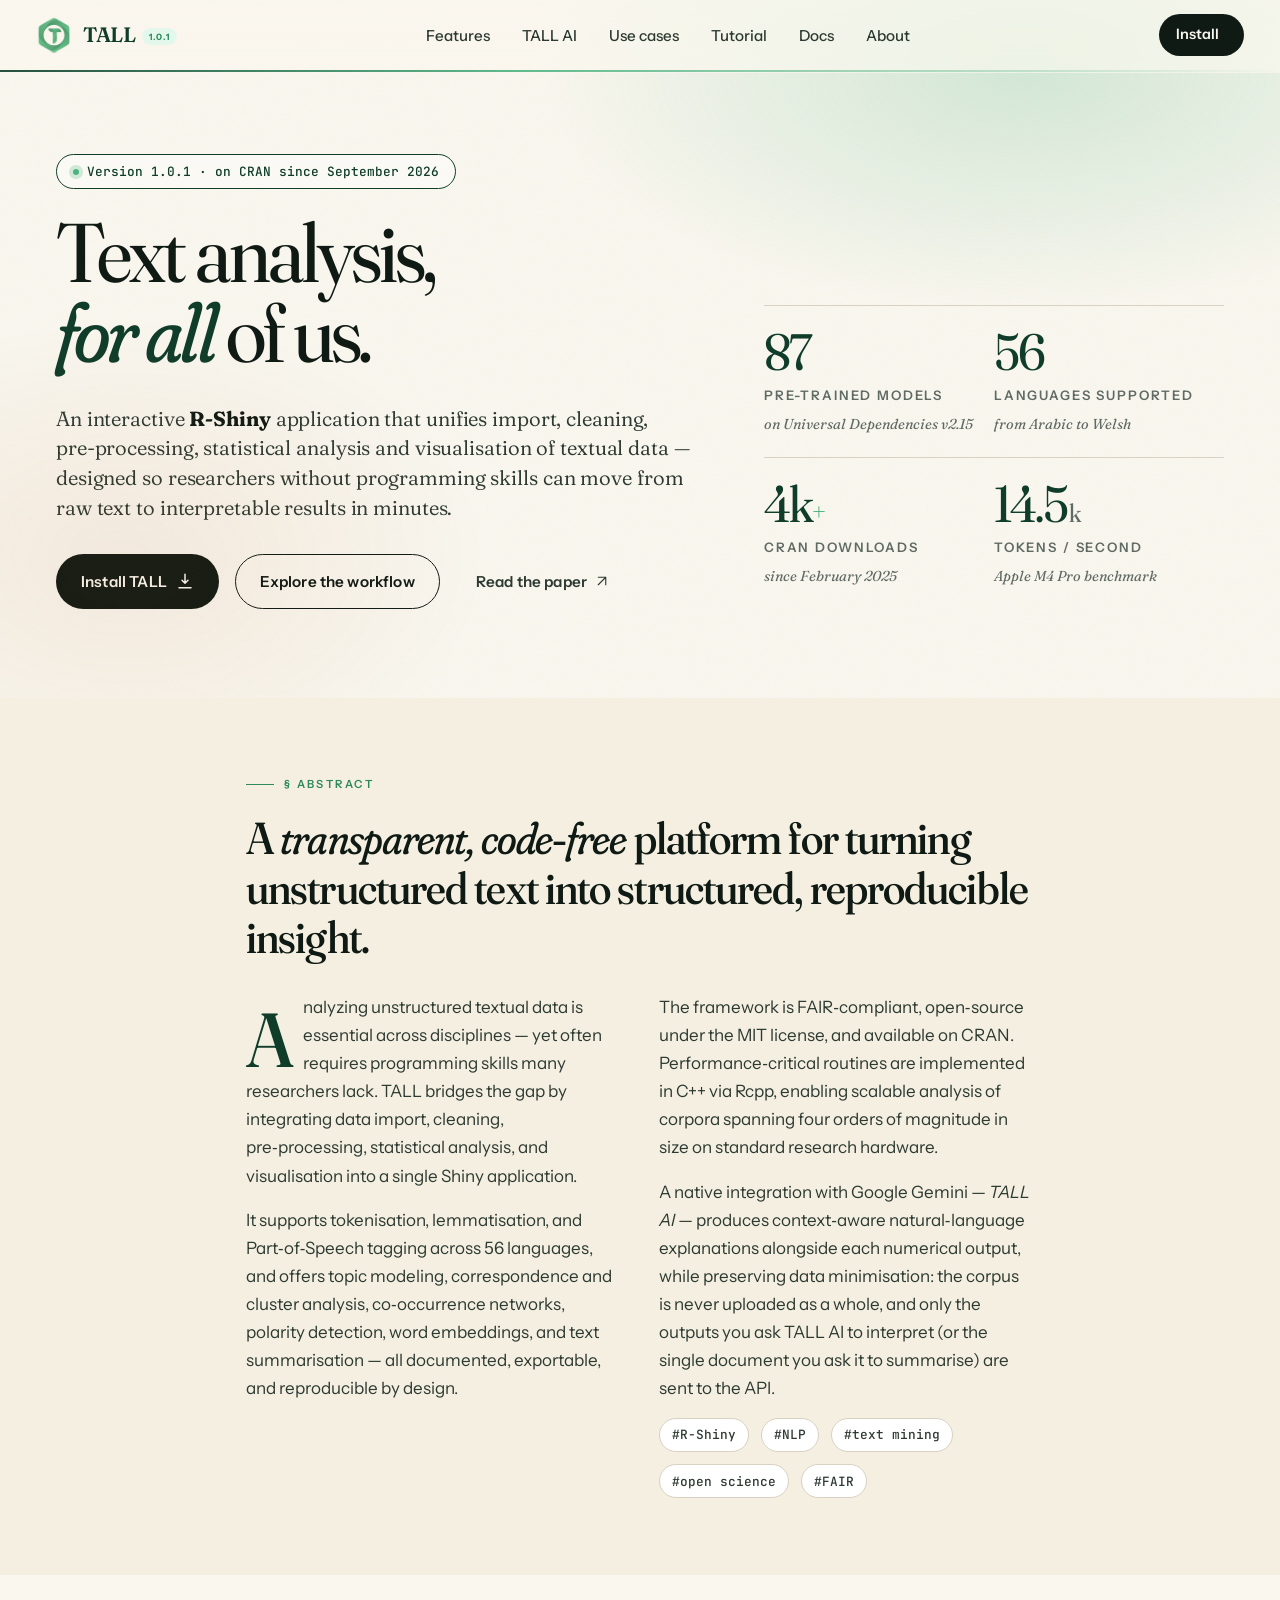
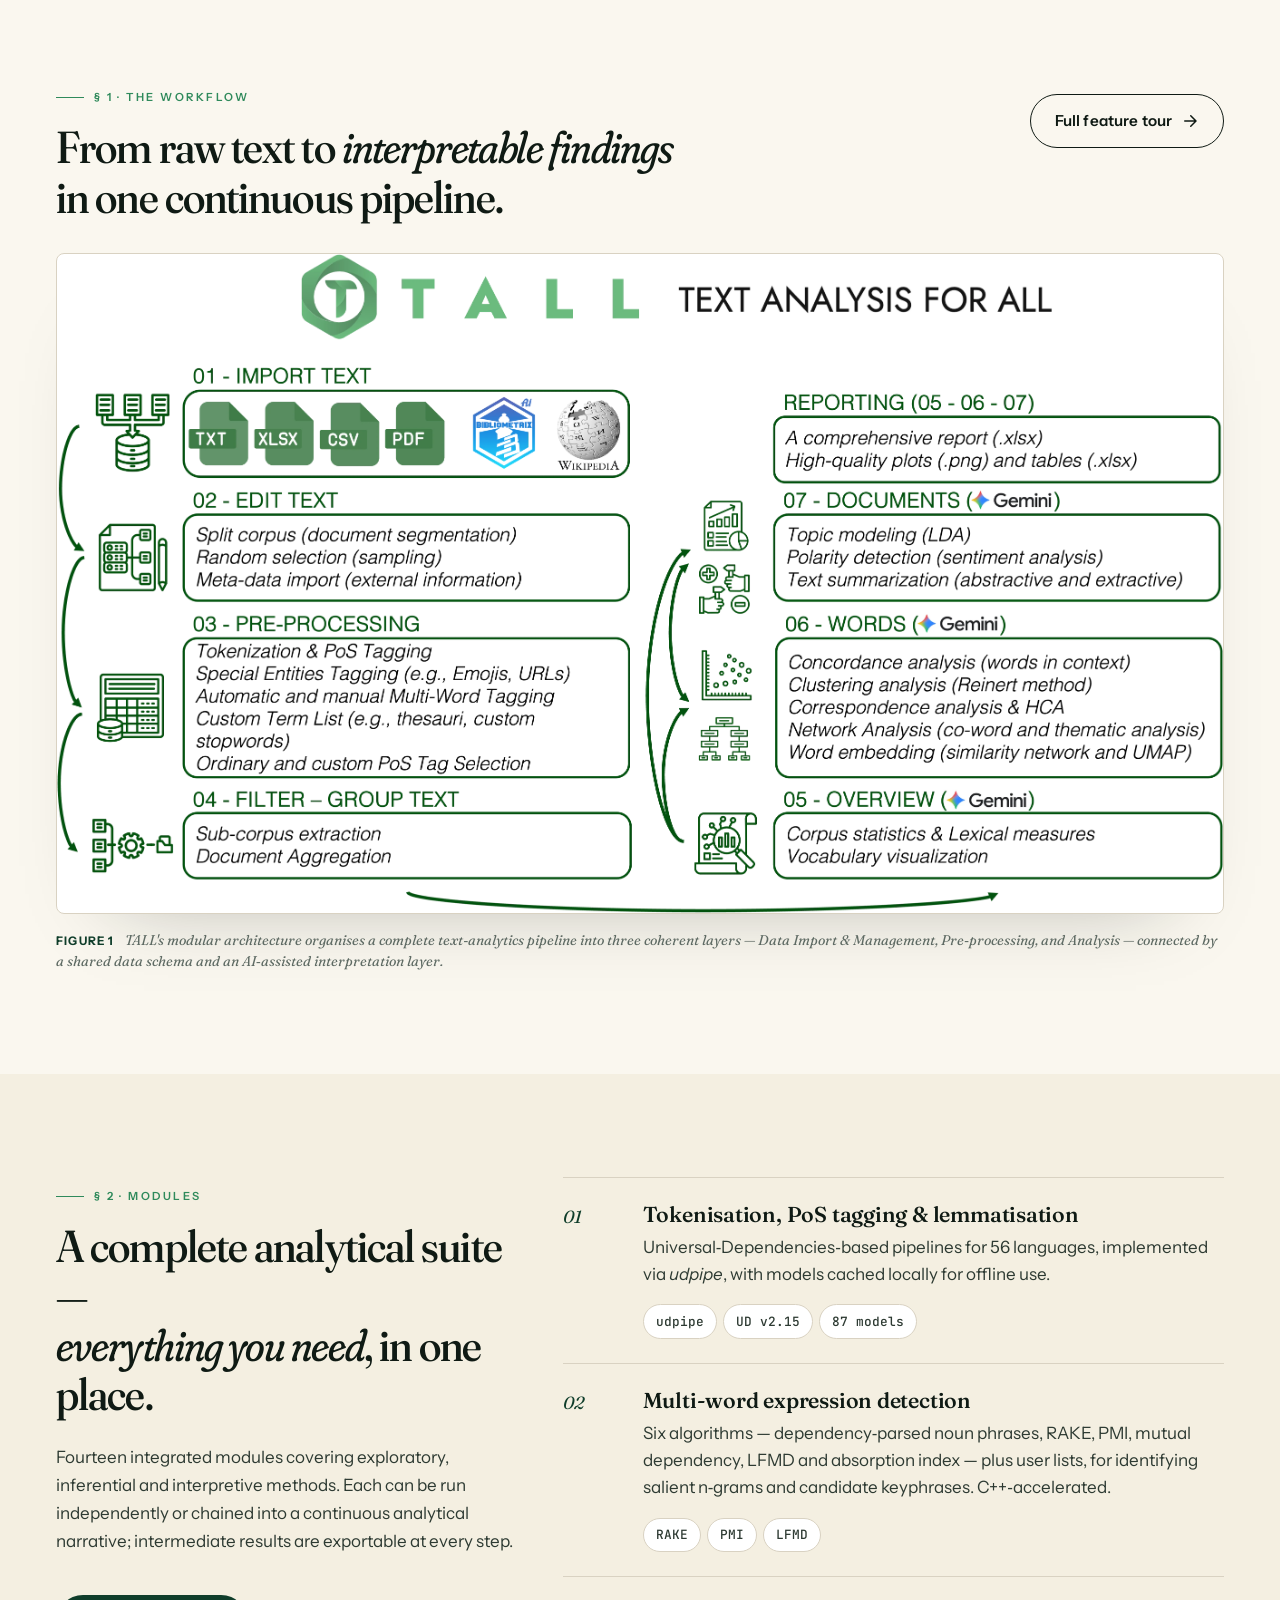
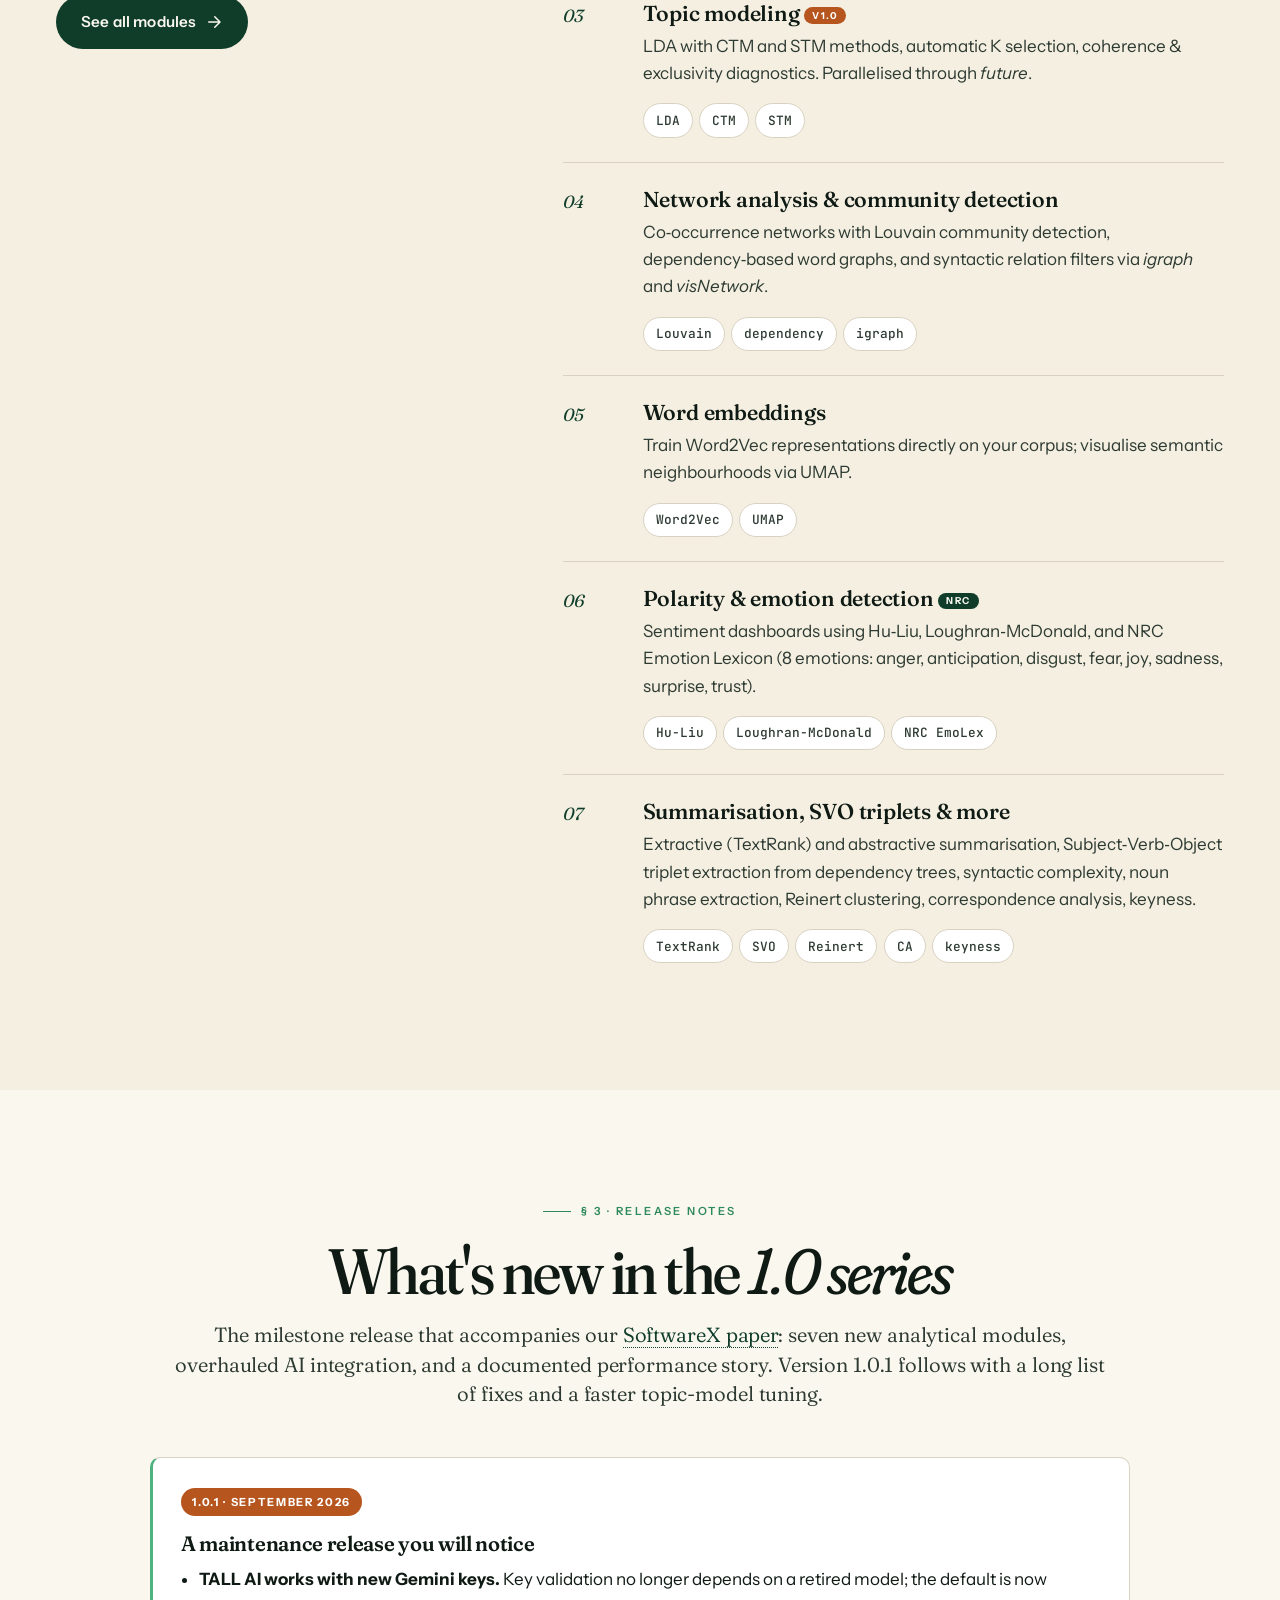
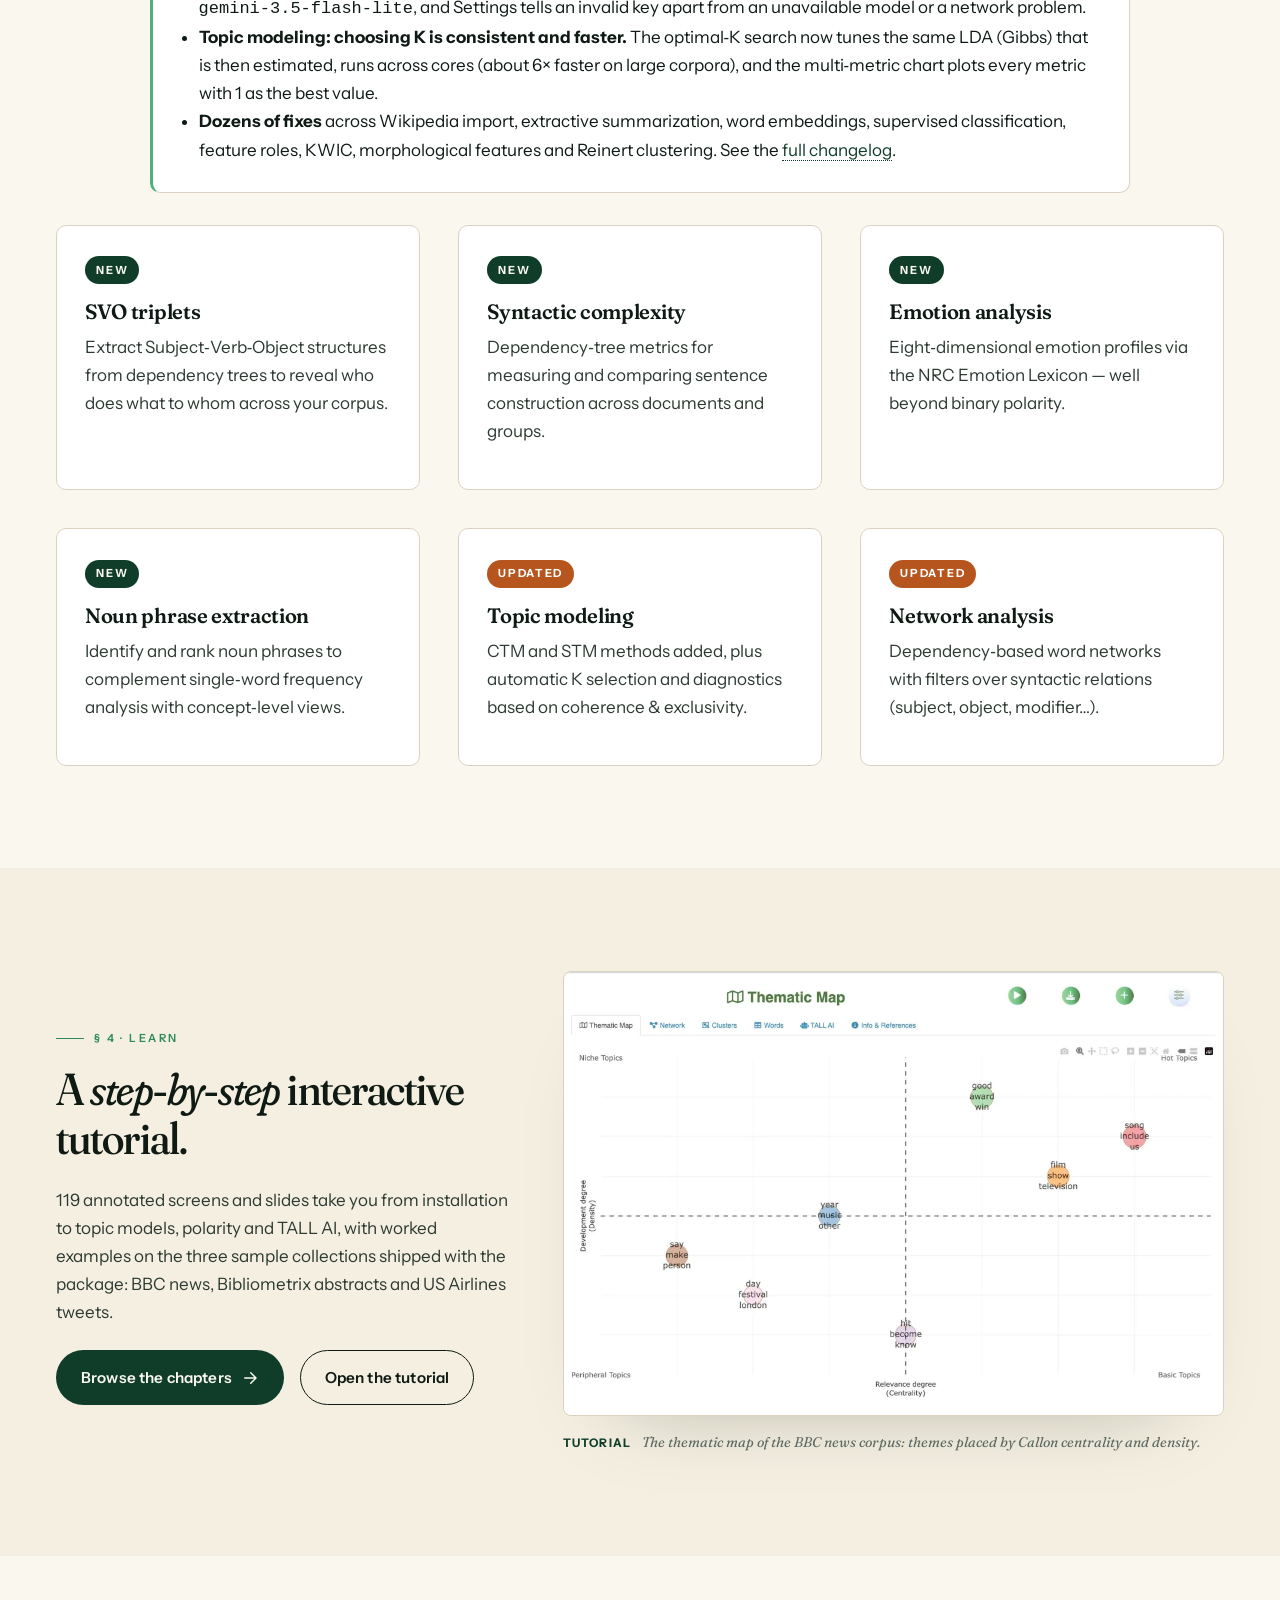
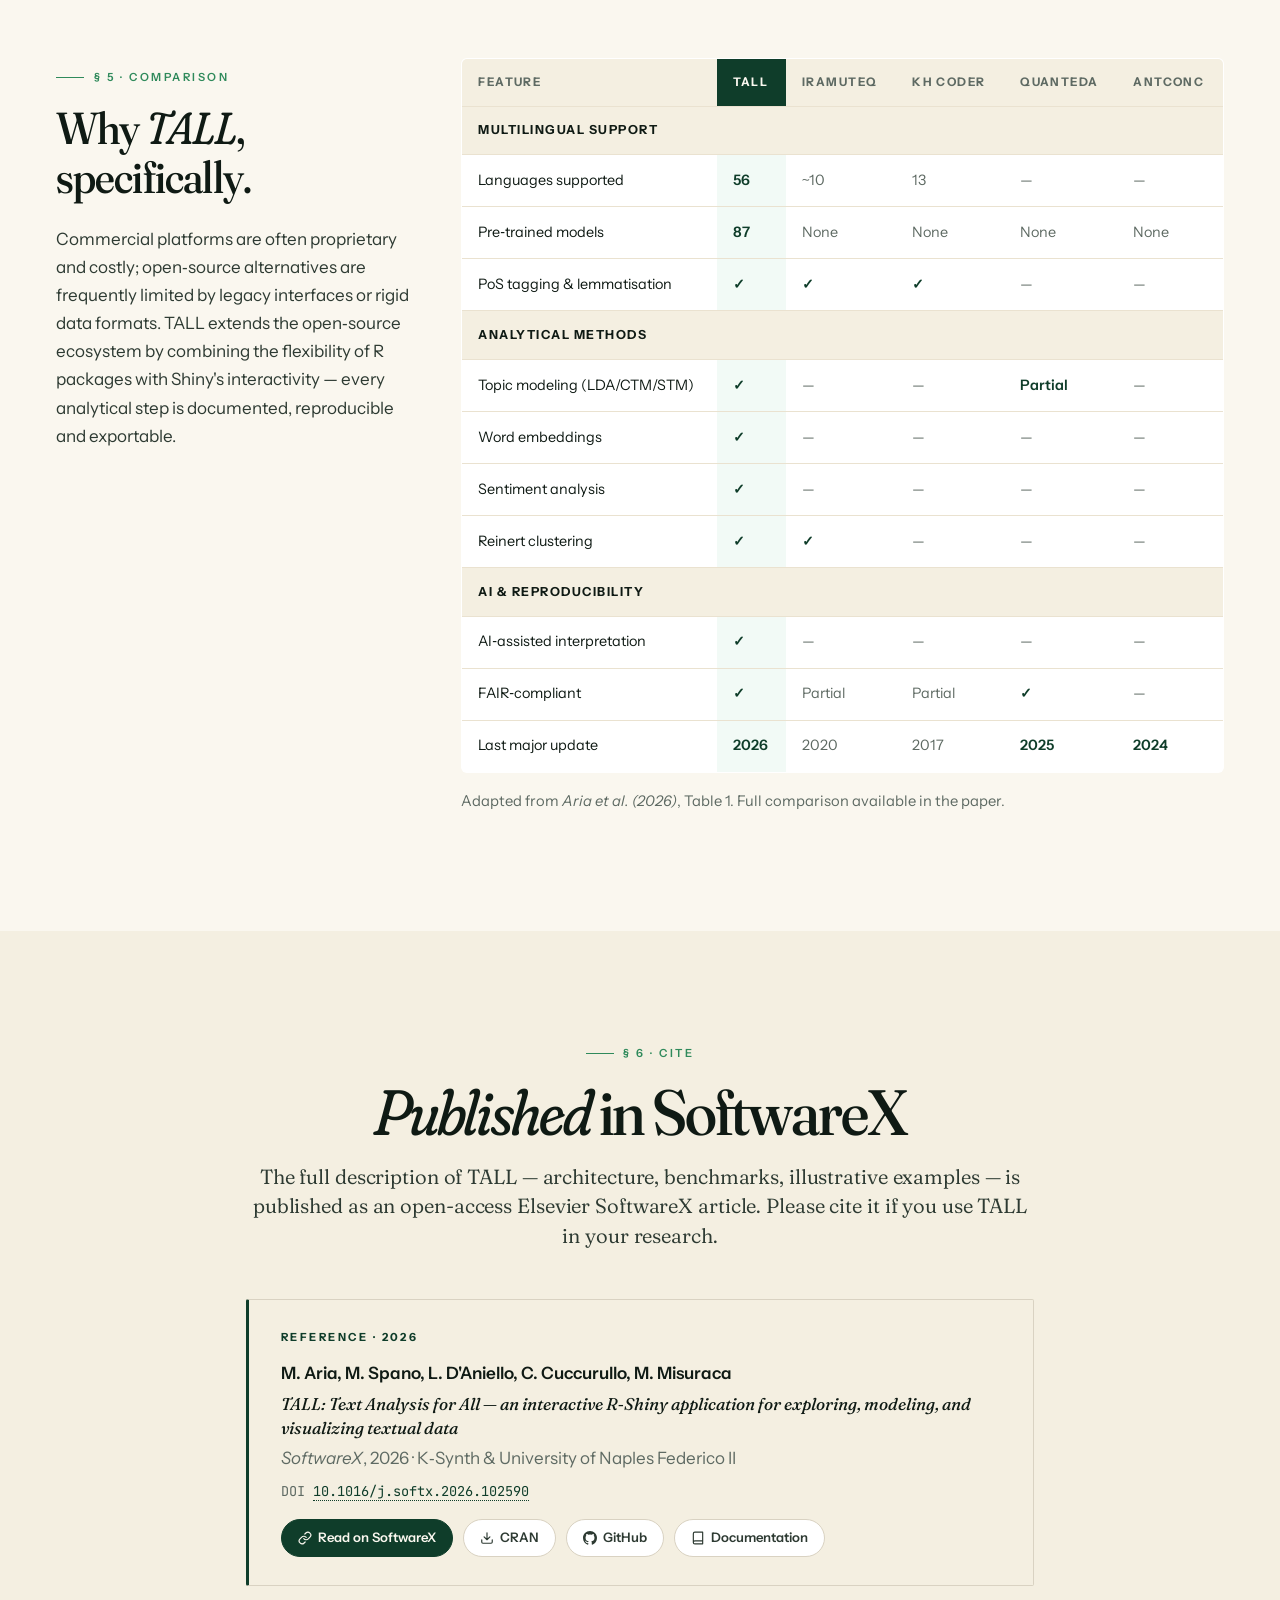
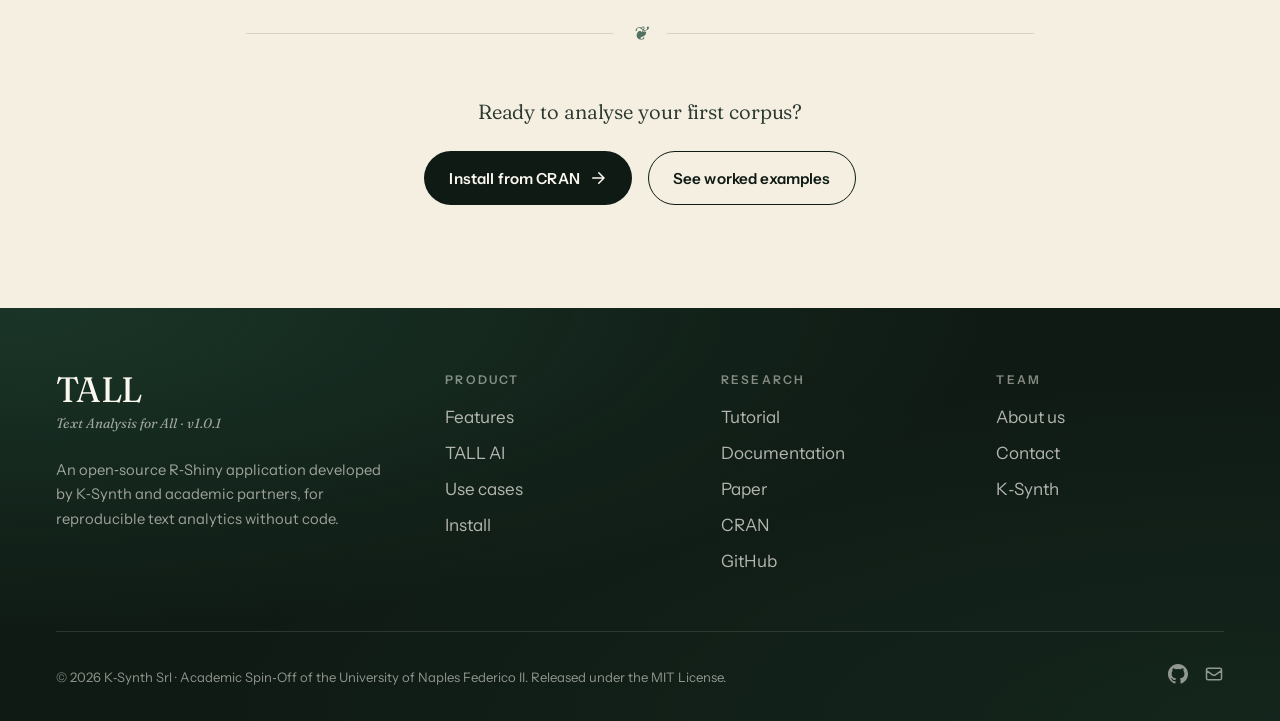
==== commit ce63b0a3: "TALL AI page: state accurately what is sent to Gemini Interpretation sends the rendered plot/table, " ====
--- a/index.html
+++ b/index.html
@@ -127,7 +127,7 @@
           The framework is FAIR‑compliant, open‑source under the MIT license, and available on CRAN. Performance‑critical routines are implemented in C++ via Rcpp, enabling scalable analysis of corpora spanning four orders of magnitude in size on standard research hardware.
         </p>
         <p>
-          A native integration with Google Gemini &mdash; <em>TALL AI</em> &mdash; produces context‑aware natural‑language explanations alongside each numerical output, while preserving strict data minimisation: raw textual content never leaves the user's environment.
+          A native integration with Google Gemini &mdash; <em>TALL AI</em> &mdash; produces context‑aware natural‑language explanations alongside each numerical output, while preserving data minimisation: the corpus is never uploaded as a whole, and only the outputs you ask TALL AI to interpret (or the single document you ask it to summarise) are sent to the API.
         </p>
         <div class="flex gap-3 mt-4" style="flex-wrap: wrap;">
           <span class="pill">#R‑Shiny</span>
